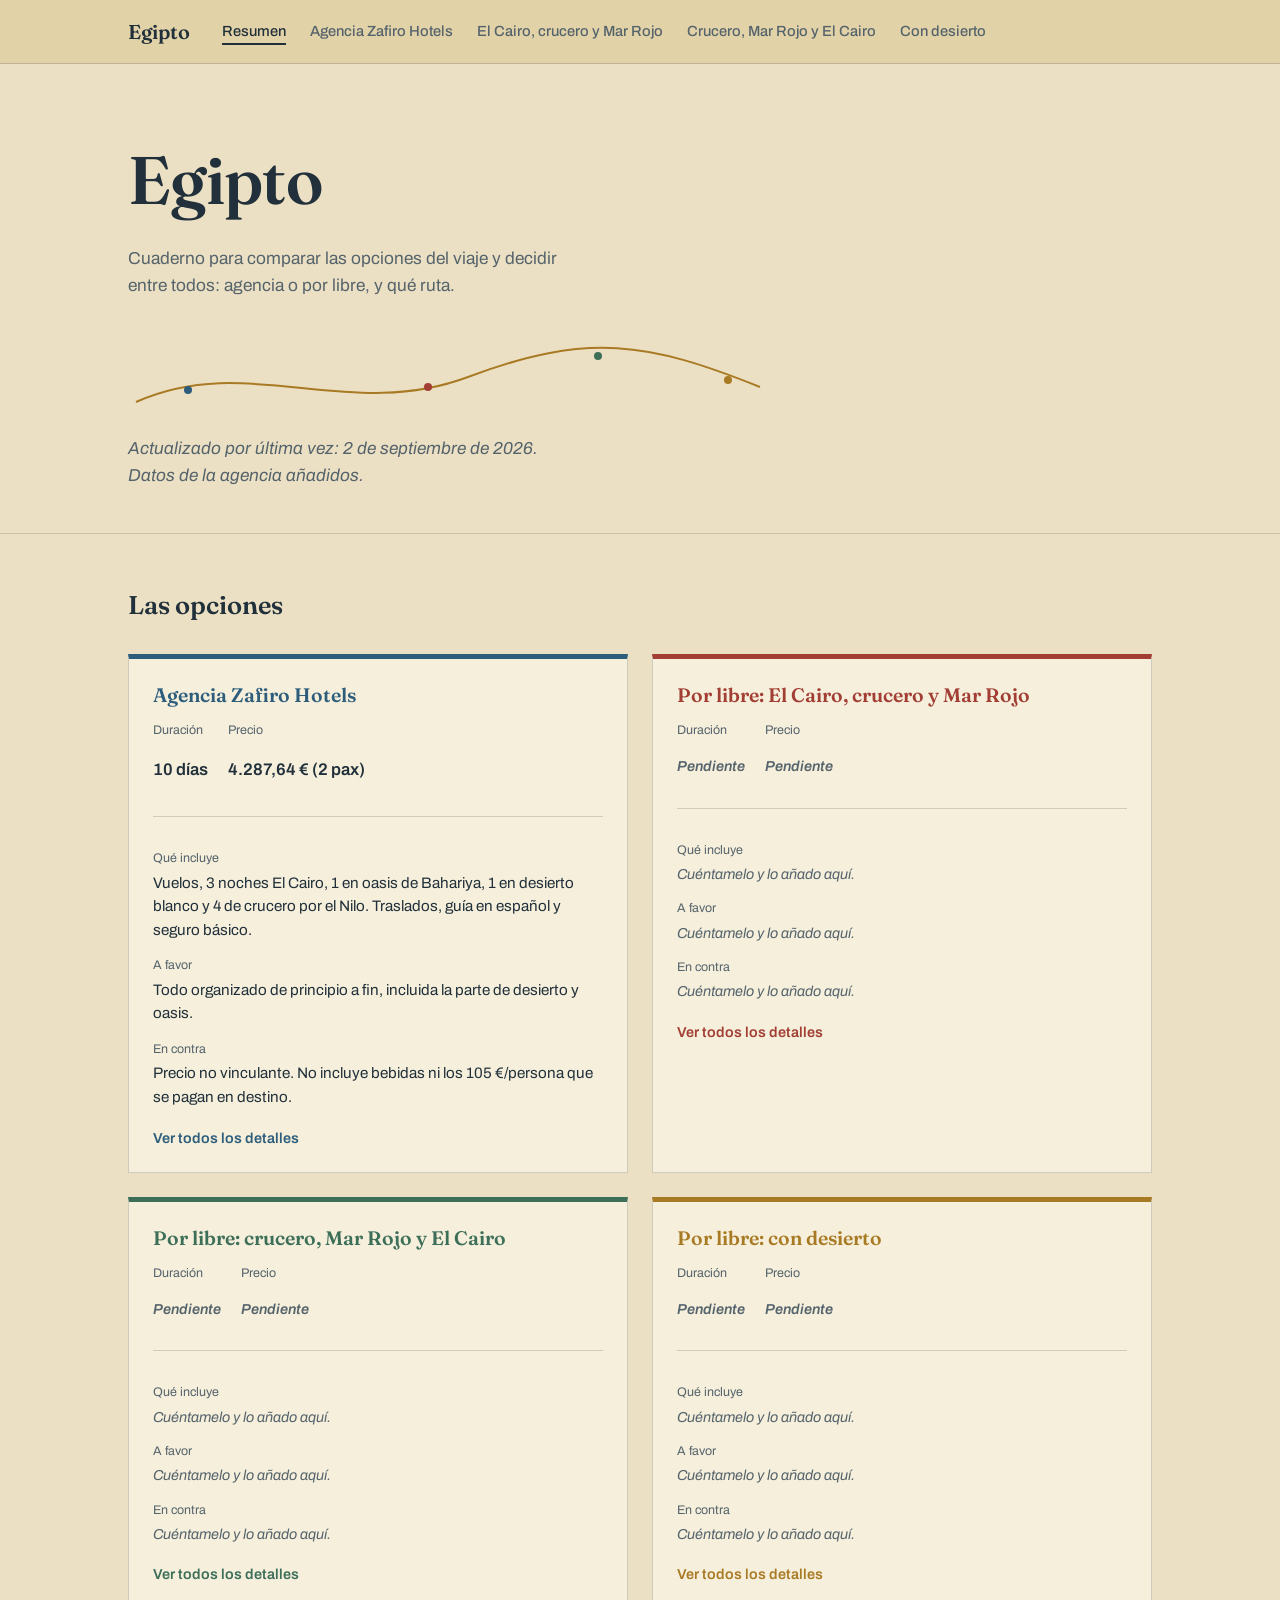
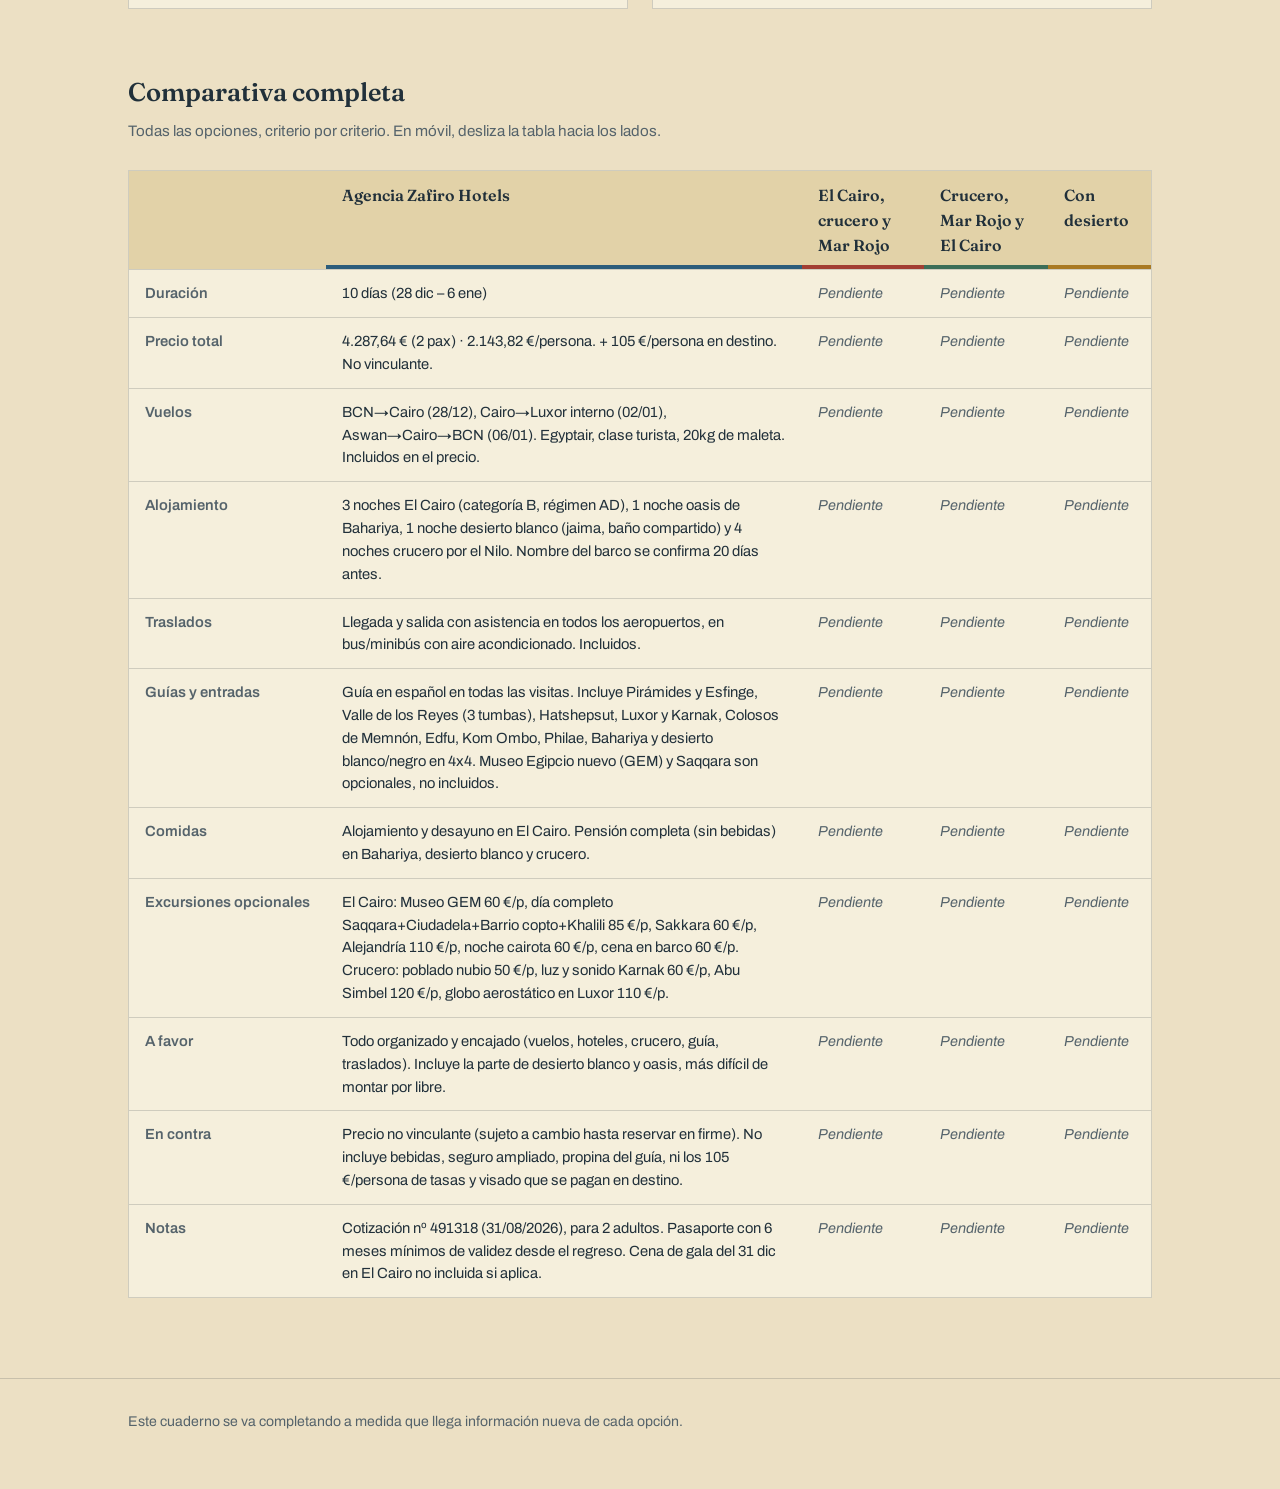
==== index.html @ 149995a7 "Add files via upload" ====
<!DOCTYPE html>
<html lang="es">
<head>
<meta charset="UTF-8">
<meta name="viewport" content="width=device-width, initial-scale=1.0">
<title>Egipto — cuaderno de decisión</title>
<link rel="preconnect" href="https://fonts.googleapis.com">
<link rel="preconnect" href="https://fonts.gstatic.com" crossorigin>
<link href="https://fonts.googleapis.com/css2?family=Fraunces:opsz,wght@9..144,300;9..144,500;9..144,600;9..144,700&family=Archivo:wght@400;500;600;700&display=swap" rel="stylesheet">
<link rel="stylesheet" href="styles.css">
</head>
<body>

  <nav class="topnav">
    <div class="wrap nav-inner">
      <a class="brand" href="index.html">Egipto</a>
      <ul>
        <li><a class="page-link active" href="index.html">Resumen</a></li>
        <li><a class="page-link" href="agencia-zafiro.html" style="--accent: var(--lapis)">Agencia Zafiro Hotels</a></li>
        <li><a class="page-link" href="libre-cairo-crucero-marrojo.html" style="--accent: var(--carnelian)">El Cairo, crucero y Mar Rojo</a></li>
        <li><a class="page-link" href="libre-crucero-marrojo-cairo.html" style="--accent: var(--malachite)">Crucero, Mar Rojo y El Cairo</a></li>
        <li><a class="page-link" href="libre-desierto.html" style="--accent: var(--ochre)">Con desierto</a></li>
      </ul>
    </div>
  </nav>

  <header class="hero">
    <div class="wrap">
      <h1>Egipto</h1>
      <p>Cuaderno para comparar las opciones del viaje y decidir entre todos: agencia o por libre, y qué ruta.</p>
      <svg class="nile" viewBox="0 0 640 90" fill="none" xmlns="http://www.w3.org/2000/svg" role="presentation">
        <path d="M8 70 C 120 20, 220 90, 340 45 S 520 10, 632 55" stroke="#a97a24" stroke-width="2"/>
        <circle cx="60" cy="58" r="4" fill="#2d5d7b"/>
        <circle cx="300" cy="55" r="4" fill="#a23e33"/>
        <circle cx="470" cy="24" r="4" fill="#3c6e58"/>
        <circle cx="600" cy="48" r="4" fill="#a97a24"/>
      </svg>
      <p class="updated">Actualizado por última vez: 2 de septiembre de 2026. Datos de la agencia añadidos.</p>
    </div>
  </header>

  <section class="options">
    <div class="wrap">
      <h2>Las opciones</h2>
      <div class="options-grid">

        <article class="card" data-accent="lapis">
          <h3>Agencia Zafiro Hotels</h3>
          <div class="meta-row">
            <div class="meta-item">
              <p class="label">Duración</p>
              <p class="value">10 días</p>
            </div>
            <div class="meta-item">
              <p class="label">Precio</p>
              <p class="value">4.287,64 € (2 pax)</p>
            </div>
          </div>
          <div class="field">
            <p class="label">Qué incluye</p>
            <p>Vuelos, 3 noches El Cairo, 1 en oasis de Bahariya, 1 en desierto blanco y 4 de crucero por el Nilo. Traslados, guía en español y seguro básico.</p>
          </div>
          <div class="field">
            <p class="label">A favor</p>
            <p>Todo organizado de principio a fin, incluida la parte de desierto y oasis.</p>
          </div>
          <div class="field">
            <p class="label">En contra</p>
            <p>Precio no vinculante. No incluye bebidas ni los 105 €/persona que se pagan en destino.</p>
          </div>
          <a class="detail-link" href="agencia-zafiro.html">Ver todos los detalles</a>
        </article>

        <article class="card" data-accent="carnelian">
          <h3>Por libre: El Cairo, crucero y Mar Rojo</h3>
          <div class="meta-row">
            <div class="meta-item">
              <p class="label">Duración</p>
              <p class="value empty">Pendiente</p>
            </div>
            <div class="meta-item">
              <p class="label">Precio</p>
              <p class="value empty">Pendiente</p>
            </div>
          </div>
          <div class="field">
            <p class="label">Qué incluye</p>
            <p class="empty">Cuéntamelo y lo añado aquí.</p>
          </div>
          <div class="field">
            <p class="label">A favor</p>
            <p class="empty">Cuéntamelo y lo añado aquí.</p>
          </div>
          <div class="field">
            <p class="label">En contra</p>
            <p class="empty">Cuéntamelo y lo añado aquí.</p>
          </div>
          <a class="detail-link" href="libre-cairo-crucero-marrojo.html">Ver todos los detalles</a>
        </article>

        <article class="card" data-accent="malachite">
          <h3>Por libre: crucero, Mar Rojo y El Cairo</h3>
          <div class="meta-row">
            <div class="meta-item">
              <p class="label">Duración</p>
              <p class="value empty">Pendiente</p>
            </div>
            <div class="meta-item">
              <p class="label">Precio</p>
              <p class="value empty">Pendiente</p>
            </div>
          </div>
          <div class="field">
            <p class="label">Qué incluye</p>
            <p class="empty">Cuéntamelo y lo añado aquí.</p>
          </div>
          <div class="field">
            <p class="label">A favor</p>
            <p class="empty">Cuéntamelo y lo añado aquí.</p>
          </div>
          <div class="field">
            <p class="label">En contra</p>
            <p class="empty">Cuéntamelo y lo añado aquí.</p>
          </div>
          <a class="detail-link" href="libre-crucero-marrojo-cairo.html">Ver todos los detalles</a>
        </article>

        <article class="card" data-accent="ochre">
          <h3>Por libre: con desierto</h3>
          <div class="meta-row">
            <div class="meta-item">
              <p class="label">Duración</p>
              <p class="value empty">Pendiente</p>
            </div>
            <div class="meta-item">
              <p class="label">Precio</p>
              <p class="value empty">Pendiente</p>
            </div>
          </div>
          <div class="field">
            <p class="label">Qué incluye</p>
            <p class="empty">Cuéntamelo y lo añado aquí.</p>
          </div>
          <div class="field">
            <p class="label">A favor</p>
            <p class="empty">Cuéntamelo y lo añado aquí.</p>
          </div>
          <div class="field">
            <p class="label">En contra</p>
            <p class="empty">Cuéntamelo y lo añado aquí.</p>
          </div>
          <a class="detail-link" href="libre-desierto.html">Ver todos los detalles</a>
        </article>

      </div>
    </div>
  </section>

  <section class="comparison">
    <div class="wrap">
      <h2>Comparativa completa</h2>
      <p class="sub">Todas las opciones, criterio por criterio. En móvil, desliza la tabla hacia los lados.</p>
      <div class="table-wrap">
        <table>
          <thead>
            <tr>
              <th scope="col"></th>
              <th scope="col" data-accent="lapis">Agencia Zafiro Hotels</th>
              <th scope="col" data-accent="carnelian">El Cairo, crucero y Mar Rojo</th>
              <th scope="col" data-accent="malachite">Crucero, Mar Rojo y El Cairo</th>
              <th scope="col" data-accent="ochre">Con desierto</th>
            </tr>
          </thead>
          <tbody>
            <tr>
              <th scope="row">Duración</th>
              <td>10 días (28 dic – 6 ene)</td>
              <td class="empty">Pendiente</td>
              <td class="empty">Pendiente</td>
              <td class="empty">Pendiente</td>
            </tr>
            <tr>
              <th scope="row">Precio total</th>
              <td>4.287,64 € (2 pax) · 2.143,82 €/persona. + 105 €/persona en destino. No vinculante.</td>
              <td class="empty">Pendiente</td>
              <td class="empty">Pendiente</td>
              <td class="empty">Pendiente</td>
            </tr>
            <tr>
              <th scope="row">Vuelos</th>
              <td>BCN→Cairo (28/12), Cairo→Luxor interno (02/01), Aswan→Cairo→BCN (06/01). Egyptair, clase turista, 20kg de maleta. Incluidos en el precio.</td>
              <td class="empty">Pendiente</td>
              <td class="empty">Pendiente</td>
              <td class="empty">Pendiente</td>
            </tr>
            <tr>
              <th scope="row">Alojamiento</th>
              <td>3 noches El Cairo (categoría B, régimen AD), 1 noche oasis de Bahariya, 1 noche desierto blanco (jaima, baño compartido) y 4 noches crucero por el Nilo. Nombre del barco se confirma 20 días antes.</td>
              <td class="empty">Pendiente</td>
              <td class="empty">Pendiente</td>
              <td class="empty">Pendiente</td>
            </tr>
            <tr>
              <th scope="row">Traslados</th>
              <td>Llegada y salida con asistencia en todos los aeropuertos, en bus/minibús con aire acondicionado. Incluidos.</td>
              <td class="empty">Pendiente</td>
              <td class="empty">Pendiente</td>
              <td class="empty">Pendiente</td>
            </tr>
            <tr>
              <th scope="row">Guías y entradas</th>
              <td>Guía en español en todas las visitas. Incluye Pirámides y Esfinge, Valle de los Reyes (3 tumbas), Hatshepsut, Luxor y Karnak, Colosos de Memnón, Edfu, Kom Ombo, Philae, Bahariya y desierto blanco/negro en 4x4. Museo Egipcio nuevo (GEM) y Saqqara son opcionales, no incluidos.</td>
              <td class="empty">Pendiente</td>
              <td class="empty">Pendiente</td>
              <td class="empty">Pendiente</td>
            </tr>
            <tr>
              <th scope="row">Comidas</th>
              <td>Alojamiento y desayuno en El Cairo. Pensión completa (sin bebidas) en Bahariya, desierto blanco y crucero.</td>
              <td class="empty">Pendiente</td>
              <td class="empty">Pendiente</td>
              <td class="empty">Pendiente</td>
            </tr>
            <tr>
              <th scope="row">Excursiones opcionales</th>
              <td>El Cairo: Museo GEM 60 €/p, día completo Saqqara+Ciudadela+Barrio copto+Khalili 85 €/p, Sakkara 60 €/p, Alejandría 110 €/p, noche cairota 60 €/p, cena en barco 60 €/p. Crucero: poblado nubio 50 €/p, luz y sonido Karnak 60 €/p, Abu Simbel 120 €/p, globo aerostático en Luxor 110 €/p.</td>
              <td class="empty">Pendiente</td>
              <td class="empty">Pendiente</td>
              <td class="empty">Pendiente</td>
            </tr>
            <tr>
              <th scope="row">A favor</th>
              <td>Todo organizado y encajado (vuelos, hoteles, crucero, guía, traslados). Incluye la parte de desierto blanco y oasis, más difícil de montar por libre.</td>
              <td class="empty">Pendiente</td>
              <td class="empty">Pendiente</td>
              <td class="empty">Pendiente</td>
            </tr>
            <tr>
              <th scope="row">En contra</th>
              <td>Precio no vinculante (sujeto a cambio hasta reservar en firme). No incluye bebidas, seguro ampliado, propina del guía, ni los 105 €/persona de tasas y visado que se pagan en destino.</td>
              <td class="empty">Pendiente</td>
              <td class="empty">Pendiente</td>
              <td class="empty">Pendiente</td>
            </tr>
            <tr>
              <th scope="row">Notas</th>
              <td>Cotización nº 491318 (31/08/2026), para 2 adultos. Pasaporte con 6 meses mínimos de validez desde el regreso. Cena de gala del 31 dic en El Cairo no incluida si aplica.</td>
              <td class="empty">Pendiente</td>
              <td class="empty">Pendiente</td>
              <td class="empty">Pendiente</td>
            </tr>
          </tbody>
        </table>
      </div>
    </div>
  </section>

  <footer>
    <div class="wrap">
      <p>Este cuaderno se va completando a medida que llega información nueva de cada opción.</p>
    </div>
  </footer>

</body>
</html>
---- styles.css ----
:root {
  --paper: #ece0c4;
  --paper-deep: #e2d2a8;
  --card: #f5efdc;
  --ink: #21303a;
  --ink-soft: #55636b;
  --line: rgba(33, 48, 58, 0.18);

  --lapis: #2d5d7b;
  --carnelian: #a23e33;
  --malachite: #3c6e58;
  --ochre: #a97a24;
}

* { box-sizing: border-box; }

@media (prefers-reduced-motion: reduce) {
  * { animation: none !important; transition: none !important; }
}

body {
  margin: 0;
  background: var(--paper);
  color: var(--ink);
  font-family: 'Archivo', sans-serif;
  line-height: 1.55;
}

h1, h2, h3 { font-family: 'Fraunces', serif; font-weight: 600; margin: 0; }

a { color: var(--lapis); }

:focus-visible {
  outline: 2px solid var(--ink);
  outline-offset: 3px;
}

.wrap {
  max-width: 1080px;
  margin: 0 auto;
  padding: 0 28px;
}

/* ---------- NAV ---------- */

.topnav {
  background: var(--paper-deep);
  border-bottom: 1px solid var(--line);
  position: sticky;
  top: 0;
  z-index: 10;
}

.nav-inner {
  display: flex;
  align-items: center;
  gap: 32px;
  flex-wrap: wrap;
  padding: 16px 28px;
}

.brand {
  font-family: 'Fraunces', serif;
  font-weight: 600;
  font-size: 1.25rem;
  color: var(--ink);
  text-decoration: none;
  white-space: nowrap;
}

.topnav ul {
  list-style: none;
  display: flex;
  gap: 24px;
  flex-wrap: wrap;
  margin: 0;
  padding: 0;
}

.topnav a.page-link {
  color: var(--ink-soft);
  text-decoration: none;
  font-size: 0.92rem;
  font-weight: 500;
  padding-bottom: 4px;
  border-bottom: 2px solid transparent;
}

.topnav a.page-link:hover { color: var(--ink); }

.topnav a.page-link.active {
  color: var(--ink);
  border-bottom-color: var(--accent, var(--ink));
}

/* ---------- HERO (home) ---------- */

.hero { padding: 64px 0 44px; border-bottom: 1px solid var(--line); }

.hero h1 { font-size: clamp(2.6rem, 6vw, 4.2rem); letter-spacing: -0.01em; }

.hero p {
  max-width: 46ch;
  color: var(--ink-soft);
  font-size: 1.08rem;
  margin: 14px 0 0;
}

.nile { width: 100%; max-width: 640px; height: auto; margin-top: 32px; display: block; }

.updated { margin-top: 24px; font-size: 0.85rem; color: var(--ink-soft); font-style: italic; }

/* ---------- CARDS (home) ---------- */

.options { padding: 52px 0 8px; }

.options h2 { font-size: 1.6rem; margin-bottom: 28px; }

.options-grid { display: grid; grid-template-columns: repeat(2, 1fr); gap: 24px; }

@media (max-width: 720px) { .options-grid { grid-template-columns: 1fr; } }

.card {
  background: var(--card);
  border: 1px solid var(--line);
  border-top: 5px solid var(--accent);
  padding: 24px 24px 22px;
  display: flex;
  flex-direction: column;
}

.card[data-accent="lapis"]      { --accent: var(--lapis); }
.card[data-accent="carnelian"]  { --accent: var(--carnelian); }
.card[data-accent="malachite"]  { --accent: var(--malachite); }
.card[data-accent="ochre"]      { --accent: var(--ochre); }

.card h3 { font-size: 1.22rem; line-height: 1.25; color: var(--accent); }

.card .meta-row {
  display: flex;
  gap: 20px;
  margin: 14px 0 18px;
  padding-bottom: 16px;
  border-bottom: 1px solid var(--line);
}

.card .meta-item .label { font-size: 0.78rem; color: var(--ink-soft); margin: 0 0 2px; }
.card .meta-item .value { font-size: 1.05rem; font-weight: 600; }

.field { margin-top: 14px; }
.field .label { font-size: 0.78rem; color: var(--ink-soft); margin: 0 0 3px; }
.field p { margin: 0; font-size: 0.95rem; }

.empty { color: var(--ink-soft); font-style: italic; font-size: 0.9rem !important; }

.card .detail-link {
  margin-top: 18px;
  font-size: 0.9rem;
  font-weight: 600;
  text-decoration: none;
  color: var(--accent);
  align-self: flex-start;
}
.card .detail-link:hover { text-decoration: underline; }

/* ---------- TABLE (home) ---------- */

.comparison { padding: 56px 0 80px; }
.comparison h2 { font-size: 1.6rem; margin-bottom: 8px; }
.comparison .sub { color: var(--ink-soft); font-size: 0.95rem; margin: 0 0 26px; }

.table-wrap { overflow-x: auto; border: 1px solid var(--line); background: var(--card); }

table { border-collapse: collapse; width: 100%; min-width: 760px; font-size: 0.92rem; }

th, td { padding: 12px 16px; text-align: left; vertical-align: top; border-bottom: 1px solid var(--line); }

thead th {
  font-family: 'Fraunces', serif;
  font-weight: 600;
  font-size: 1rem;
  color: var(--ink);
  background: var(--paper-deep);
  position: sticky;
  top: 0;
}

thead th[data-accent="lapis"]     { box-shadow: inset 0 -4px 0 var(--lapis); }
thead th[data-accent="carnelian"] { box-shadow: inset 0 -4px 0 var(--carnelian); }
thead th[data-accent="malachite"] { box-shadow: inset 0 -4px 0 var(--malachite); }
thead th[data-accent="ochre"]     { box-shadow: inset 0 -4px 0 var(--ochre); }

tbody th {
  font-family: 'Archivo', sans-serif;
  font-weight: 600;
  color: var(--ink-soft);
  background: var(--card);
  position: sticky;
  left: 0;
  white-space: nowrap;
}

tbody tr:last-child td, tbody tr:last-child th { border-bottom: none; }

/* ---------- DETAIL PAGES ---------- */

.detail-hero {
  padding: 48px 0 36px;
  border-bottom: 4px solid var(--accent);
}

.detail-hero .back {
  display: inline-block;
  font-size: 0.88rem;
  color: var(--ink-soft);
  text-decoration: none;
  margin-bottom: 18px;
}
.detail-hero .back:hover { color: var(--ink); }

.detail-hero h1 { font-size: clamp(2rem, 5vw, 3rem); color: var(--accent); }

.detail-hero .lede {
  max-width: 60ch;
  color: var(--ink-soft);
  font-size: 1.05rem;
  margin: 14px 0 0;
}

.detail-meta {
  display: flex;
  flex-wrap: wrap;
  gap: 32px;
  margin-top: 26px;
}

.detail-meta .label { font-size: 0.78rem; color: var(--ink-soft); margin: 0 0 3px; }
.detail-meta .value { font-size: 1.15rem; font-weight: 600; }

.detail-section { padding: 44px 0; border-bottom: 1px solid var(--line); }
.detail-section:last-of-type { border-bottom: none; }
.detail-section h2 { font-size: 1.4rem; margin-bottom: 20px; }

.day-list { list-style: none; margin: 0; padding: 0; }

.day-list li {
  display: grid;
  grid-template-columns: 120px 1fr;
  gap: 20px;
  padding: 16px 0;
  border-top: 1px solid var(--line);
}
.day-list li:first-child { border-top: none; }

.day-list .day-date {
  font-weight: 600;
  color: var(--accent);
  font-size: 0.9rem;
}

.day-list .day-title { font-weight: 600; margin: 0 0 4px; }
.day-list .day-body { margin: 0; color: var(--ink-soft); font-size: 0.94rem; }

@media (max-width: 620px) {
  .day-list li { grid-template-columns: 1fr; gap: 4px; }
}

.two-col {
  display: grid;
  grid-template-columns: 1fr 1fr;
  gap: 28px;
}
@media (max-width: 620px) { .two-col { grid-template-columns: 1fr; } }

.two-col h3 { font-size: 1rem; margin-bottom: 10px; }
.two-col ul { margin: 0; padding-left: 20px; }
.two-col li { margin-bottom: 6px; font-size: 0.94rem; }

.optionals-grid {
  display: grid;
  grid-template-columns: repeat(2, 1fr);
  gap: 18px;
}
@media (max-width: 720px) { .optionals-grid { grid-template-columns: 1fr; } }

.optional-card {
  background: var(--card);
  border: 1px solid var(--line);
  padding: 16px 18px;
}
.optional-card .opt-head {
  display: flex;
  justify-content: space-between;
  align-items: baseline;
  gap: 12px;
  margin-bottom: 6px;
}
.optional-card h3 { font-size: 1rem; }
.optional-card .price { font-weight: 600; color: var(--accent); white-space: nowrap; }
.optional-card p { margin: 0; font-size: 0.9rem; color: var(--ink-soft); }

.price-table { width: 100%; border-collapse: collapse; font-size: 0.95rem; }
.price-table td { padding: 8px 0; border-bottom: 1px solid var(--line); }
.price-table td:last-child { text-align: right; font-weight: 600; }
.price-table tr.total td { font-weight: 700; font-size: 1.1rem; border-bottom: none; padding-top: 14px; }

.notes-list { margin: 0; padding-left: 20px; }
.notes-list li { margin-bottom: 8px; font-size: 0.94rem; color: var(--ink-soft); }

/* ---------- FOOTER ---------- */

footer { padding: 32px 0 56px; border-top: 1px solid var(--line); }
footer p { color: var(--ink-soft); font-size: 0.88rem; margin: 0; }
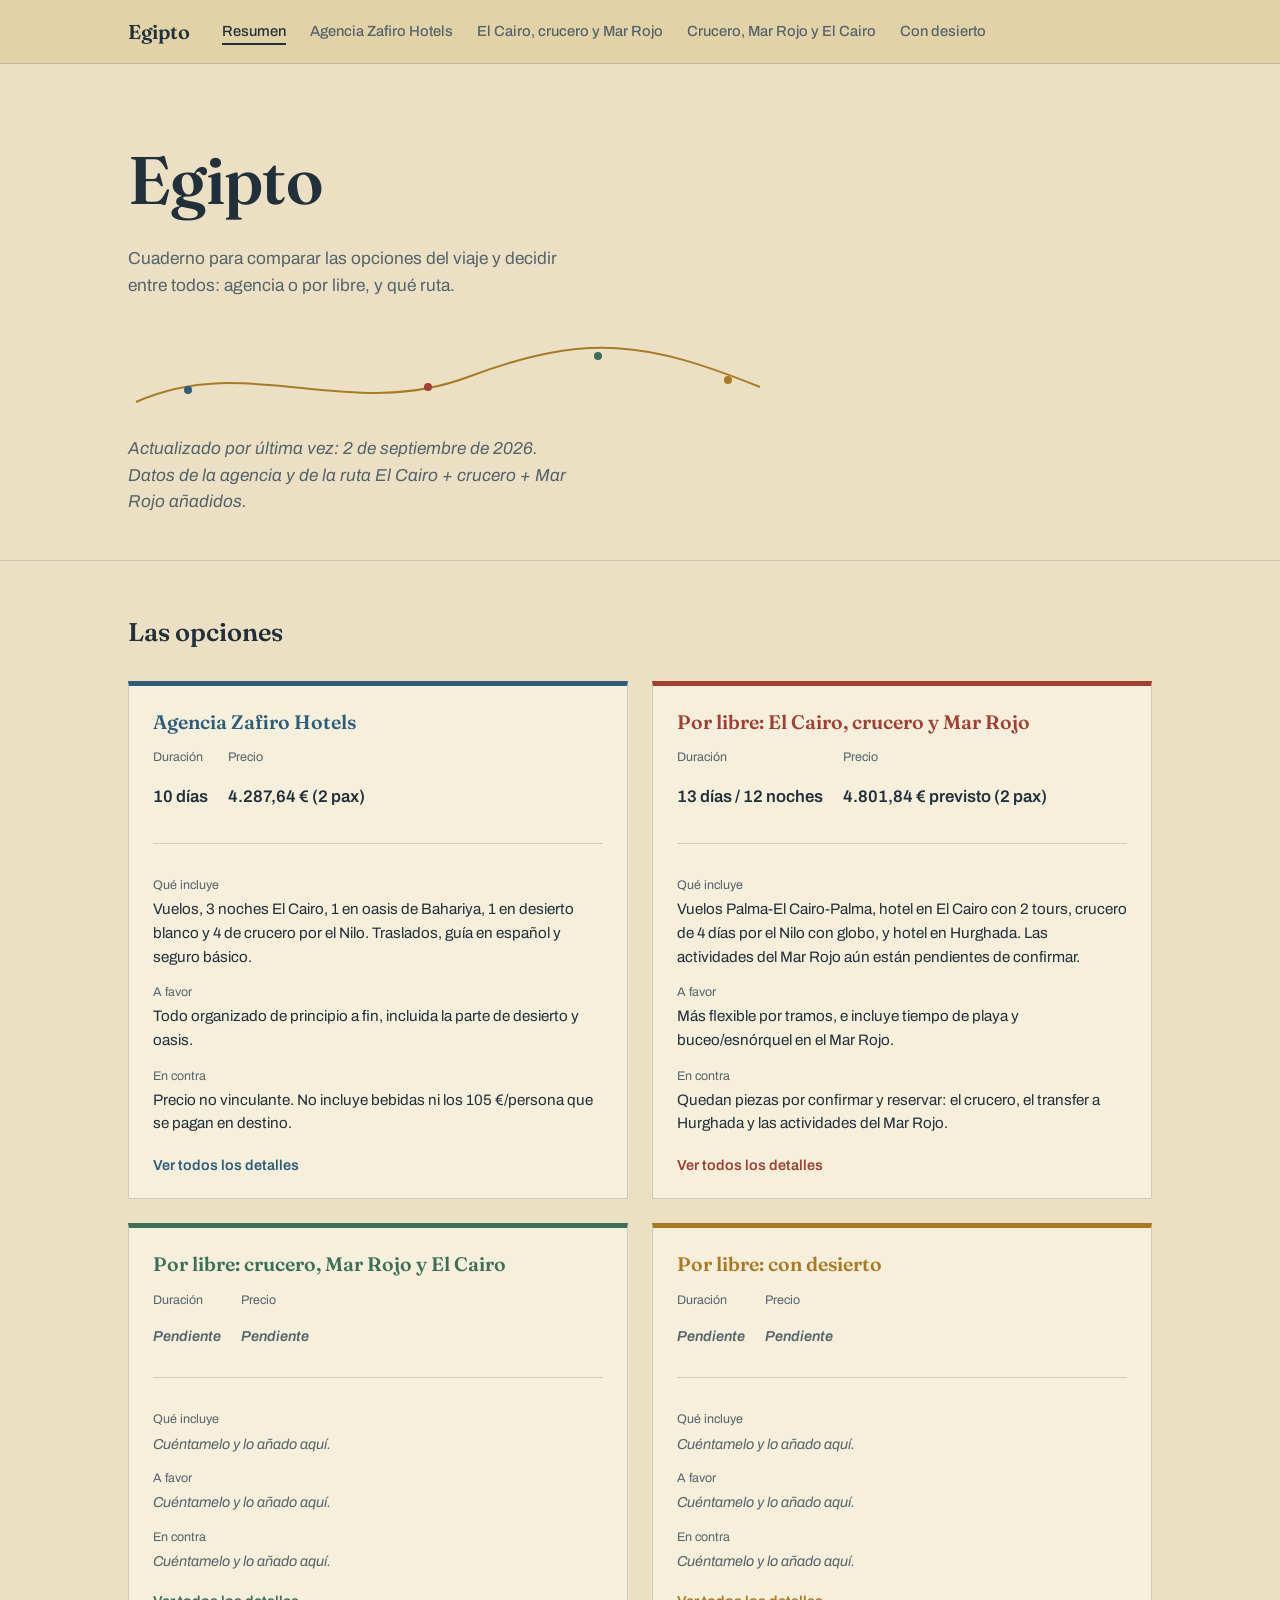
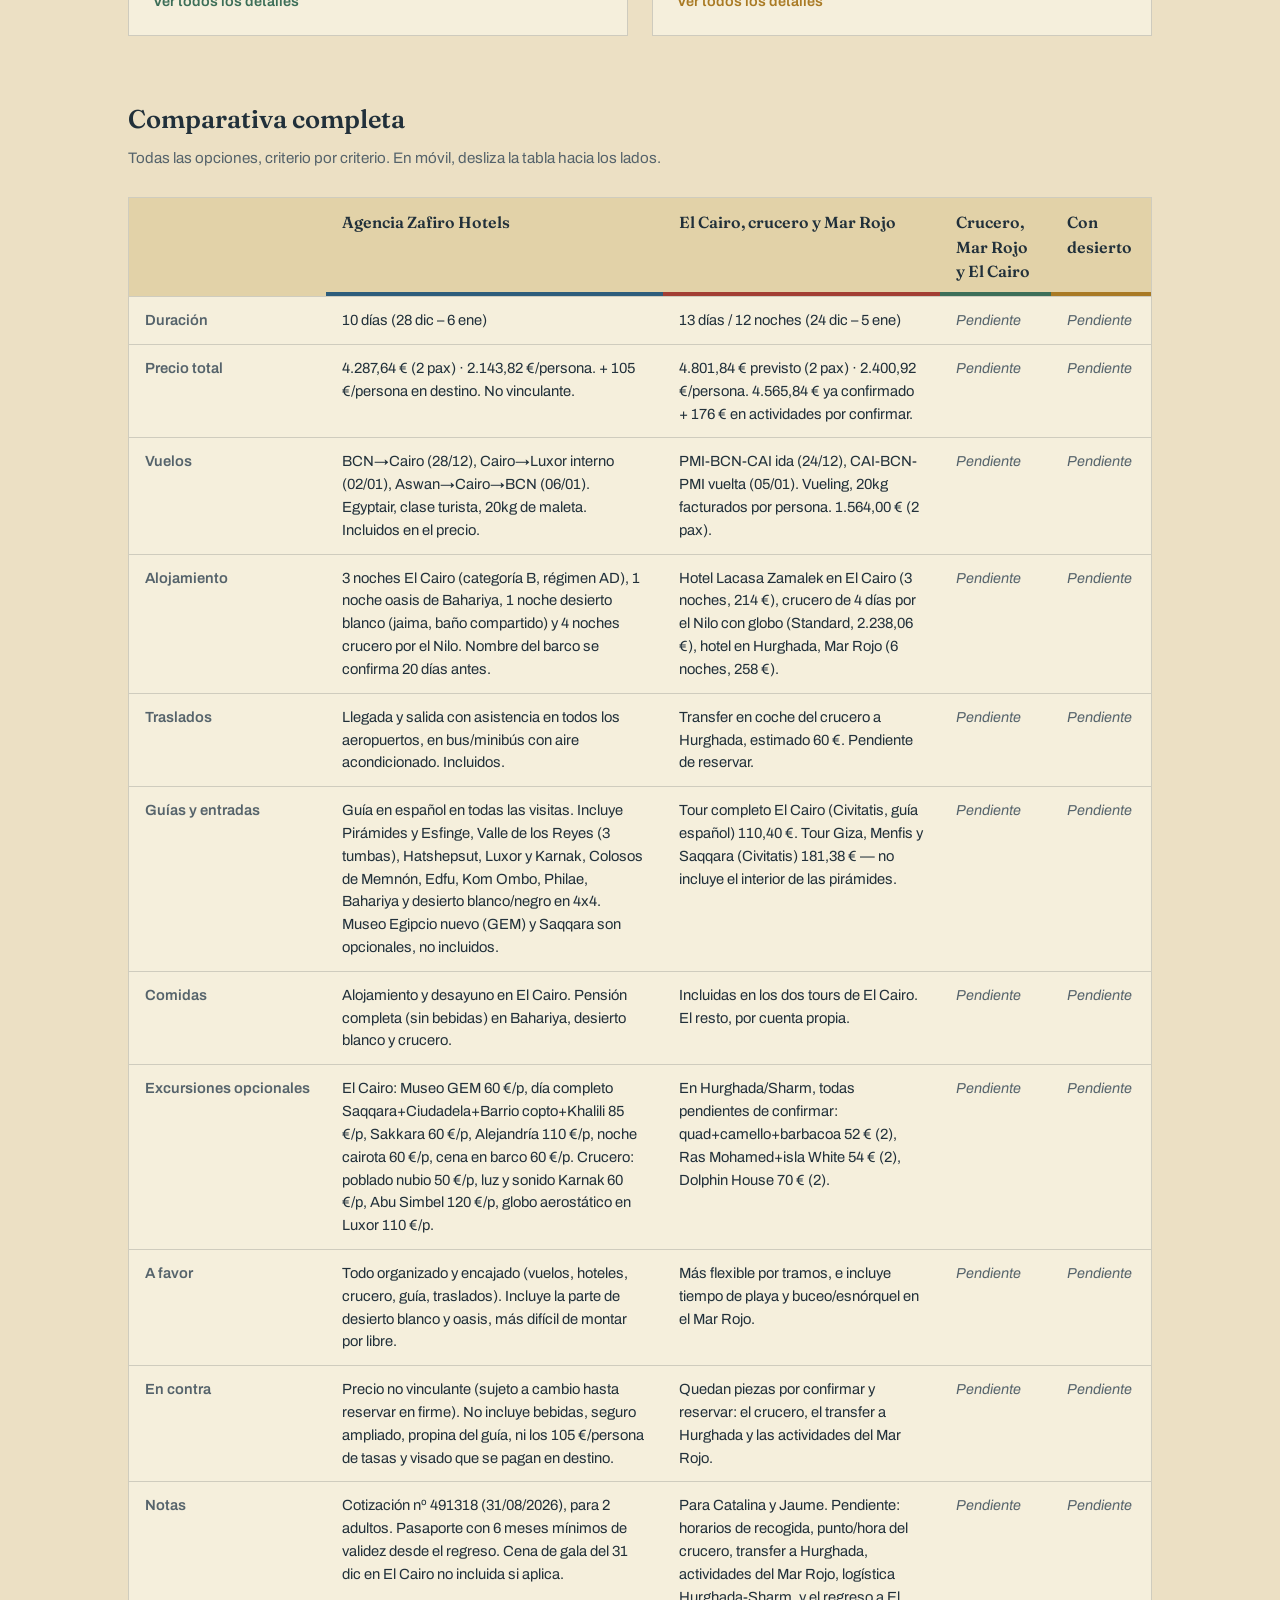
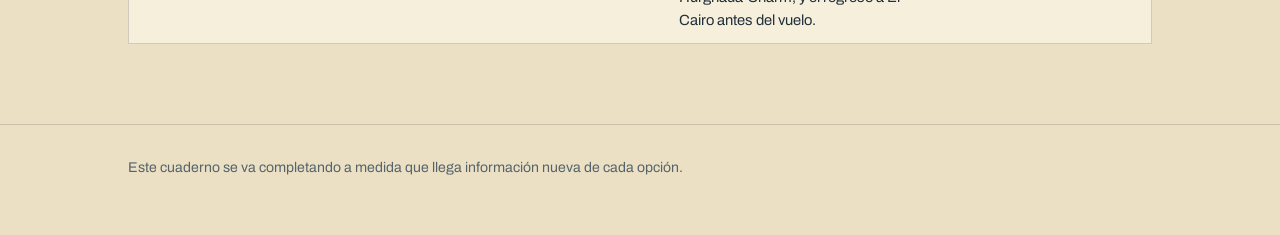
==== commit d8503019: "Add files via upload" ====
--- a/index.html
+++ b/index.html
@@ -35,7 +35,7 @@
         <circle cx="470" cy="24" r="4" fill="#3c6e58"/>
         <circle cx="600" cy="48" r="4" fill="#a97a24"/>
       </svg>
-      <p class="updated">Actualizado por última vez: 2 de septiembre de 2026. Datos de la agencia añadidos.</p>
+      <p class="updated">Actualizado por última vez: 2 de septiembre de 2026. Datos de la agencia y de la ruta El Cairo + crucero + Mar Rojo añadidos.</p>
     </div>
   </header>
 
@@ -76,24 +76,24 @@
           <div class="meta-row">
             <div class="meta-item">
               <p class="label">Duración</p>
-              <p class="value empty">Pendiente</p>
-            </div>
-            <div class="meta-item">
-              <p class="label">Precio</p>
-              <p class="value empty">Pendiente</p>
-            </div>
-          </div>
-          <div class="field">
-            <p class="label">Qué incluye</p>
-            <p class="empty">Cuéntamelo y lo añado aquí.</p>
-          </div>
-          <div class="field">
-            <p class="label">A favor</p>
-            <p class="empty">Cuéntamelo y lo añado aquí.</p>
-          </div>
-          <div class="field">
-            <p class="label">En contra</p>
-            <p class="empty">Cuéntamelo y lo añado aquí.</p>
+              <p class="value">13 días / 12 noches</p>
+            </div>
+            <div class="meta-item">
+              <p class="label">Precio</p>
+              <p class="value">4.801,84 € previsto (2 pax)</p>
+            </div>
+          </div>
+          <div class="field">
+            <p class="label">Qué incluye</p>
+            <p>Vuelos Palma-El Cairo-Palma, hotel en El Cairo con 2 tours, crucero de 4 días por el Nilo con globo, y hotel en Hurghada. Las actividades del Mar Rojo aún están pendientes de confirmar.</p>
+          </div>
+          <div class="field">
+            <p class="label">A favor</p>
+            <p>Más flexible por tramos, e incluye tiempo de playa y buceo/esnórquel en el Mar Rojo.</p>
+          </div>
+          <div class="field">
+            <p class="label">En contra</p>
+            <p>Quedan piezas por confirmar y reservar: el crucero, el transfer a Hurghada y las actividades del Mar Rojo.</p>
           </div>
           <a class="detail-link" href="libre-cairo-crucero-marrojo.html">Ver todos los detalles</a>
         </article>
@@ -175,77 +175,77 @@
             <tr>
               <th scope="row">Duración</th>
               <td>10 días (28 dic – 6 ene)</td>
-              <td class="empty">Pendiente</td>
+              <td>13 días / 12 noches (24 dic – 5 ene)</td>
               <td class="empty">Pendiente</td>
               <td class="empty">Pendiente</td>
             </tr>
             <tr>
               <th scope="row">Precio total</th>
               <td>4.287,64 € (2 pax) · 2.143,82 €/persona. + 105 €/persona en destino. No vinculante.</td>
-              <td class="empty">Pendiente</td>
+              <td>4.801,84 € previsto (2 pax) · 2.400,92 €/persona. 4.565,84 € ya confirmado + 176 € en actividades por confirmar.</td>
               <td class="empty">Pendiente</td>
               <td class="empty">Pendiente</td>
             </tr>
             <tr>
               <th scope="row">Vuelos</th>
               <td>BCN→Cairo (28/12), Cairo→Luxor interno (02/01), Aswan→Cairo→BCN (06/01). Egyptair, clase turista, 20kg de maleta. Incluidos en el precio.</td>
-              <td class="empty">Pendiente</td>
+              <td>PMI-BCN-CAI ida (24/12), CAI-BCN-PMI vuelta (05/01). Vueling, 20kg facturados por persona. 1.564,00 € (2 pax).</td>
               <td class="empty">Pendiente</td>
               <td class="empty">Pendiente</td>
             </tr>
             <tr>
               <th scope="row">Alojamiento</th>
               <td>3 noches El Cairo (categoría B, régimen AD), 1 noche oasis de Bahariya, 1 noche desierto blanco (jaima, baño compartido) y 4 noches crucero por el Nilo. Nombre del barco se confirma 20 días antes.</td>
-              <td class="empty">Pendiente</td>
+              <td>Hotel Lacasa Zamalek en El Cairo (3 noches, 214 €), crucero de 4 días por el Nilo con globo (Standard, 2.238,06 €), hotel en Hurghada, Mar Rojo (6 noches, 258 €).</td>
               <td class="empty">Pendiente</td>
               <td class="empty">Pendiente</td>
             </tr>
             <tr>
               <th scope="row">Traslados</th>
               <td>Llegada y salida con asistencia en todos los aeropuertos, en bus/minibús con aire acondicionado. Incluidos.</td>
-              <td class="empty">Pendiente</td>
+              <td>Transfer en coche del crucero a Hurghada, estimado 60 €. Pendiente de reservar.</td>
               <td class="empty">Pendiente</td>
               <td class="empty">Pendiente</td>
             </tr>
             <tr>
               <th scope="row">Guías y entradas</th>
               <td>Guía en español en todas las visitas. Incluye Pirámides y Esfinge, Valle de los Reyes (3 tumbas), Hatshepsut, Luxor y Karnak, Colosos de Memnón, Edfu, Kom Ombo, Philae, Bahariya y desierto blanco/negro en 4x4. Museo Egipcio nuevo (GEM) y Saqqara son opcionales, no incluidos.</td>
-              <td class="empty">Pendiente</td>
+              <td>Tour completo El Cairo (Civitatis, guía español) 110,40 €. Tour Giza, Menfis y Saqqara (Civitatis) 181,38 € — no incluye el interior de las pirámides.</td>
               <td class="empty">Pendiente</td>
               <td class="empty">Pendiente</td>
             </tr>
             <tr>
               <th scope="row">Comidas</th>
               <td>Alojamiento y desayuno en El Cairo. Pensión completa (sin bebidas) en Bahariya, desierto blanco y crucero.</td>
-              <td class="empty">Pendiente</td>
+              <td>Incluidas en los dos tours de El Cairo. El resto, por cuenta propia.</td>
               <td class="empty">Pendiente</td>
               <td class="empty">Pendiente</td>
             </tr>
             <tr>
               <th scope="row">Excursiones opcionales</th>
               <td>El Cairo: Museo GEM 60 €/p, día completo Saqqara+Ciudadela+Barrio copto+Khalili 85 €/p, Sakkara 60 €/p, Alejandría 110 €/p, noche cairota 60 €/p, cena en barco 60 €/p. Crucero: poblado nubio 50 €/p, luz y sonido Karnak 60 €/p, Abu Simbel 120 €/p, globo aerostático en Luxor 110 €/p.</td>
-              <td class="empty">Pendiente</td>
+              <td>En Hurghada/Sharm, todas pendientes de confirmar: quad+camello+barbacoa 52 € (2), Ras Mohamed+isla White 54 € (2), Dolphin House 70 € (2).</td>
               <td class="empty">Pendiente</td>
               <td class="empty">Pendiente</td>
             </tr>
             <tr>
               <th scope="row">A favor</th>
               <td>Todo organizado y encajado (vuelos, hoteles, crucero, guía, traslados). Incluye la parte de desierto blanco y oasis, más difícil de montar por libre.</td>
-              <td class="empty">Pendiente</td>
+              <td>Más flexible por tramos, e incluye tiempo de playa y buceo/esnórquel en el Mar Rojo.</td>
               <td class="empty">Pendiente</td>
               <td class="empty">Pendiente</td>
             </tr>
             <tr>
               <th scope="row">En contra</th>
               <td>Precio no vinculante (sujeto a cambio hasta reservar en firme). No incluye bebidas, seguro ampliado, propina del guía, ni los 105 €/persona de tasas y visado que se pagan en destino.</td>
-              <td class="empty">Pendiente</td>
+              <td>Quedan piezas por confirmar y reservar: el crucero, el transfer a Hurghada y las actividades del Mar Rojo.</td>
               <td class="empty">Pendiente</td>
               <td class="empty">Pendiente</td>
             </tr>
             <tr>
               <th scope="row">Notas</th>
               <td>Cotización nº 491318 (31/08/2026), para 2 adultos. Pasaporte con 6 meses mínimos de validez desde el regreso. Cena de gala del 31 dic en El Cairo no incluida si aplica.</td>
-              <td class="empty">Pendiente</td>
+              <td>Para Catalina y Jaume. Pendiente: horarios de recogida, punto/hora del crucero, transfer a Hurghada, actividades del Mar Rojo, logística Hurghada-Sharm, y el regreso a El Cairo antes del vuelo.</td>
               <td class="empty">Pendiente</td>
               <td class="empty">Pendiente</td>
             </tr>
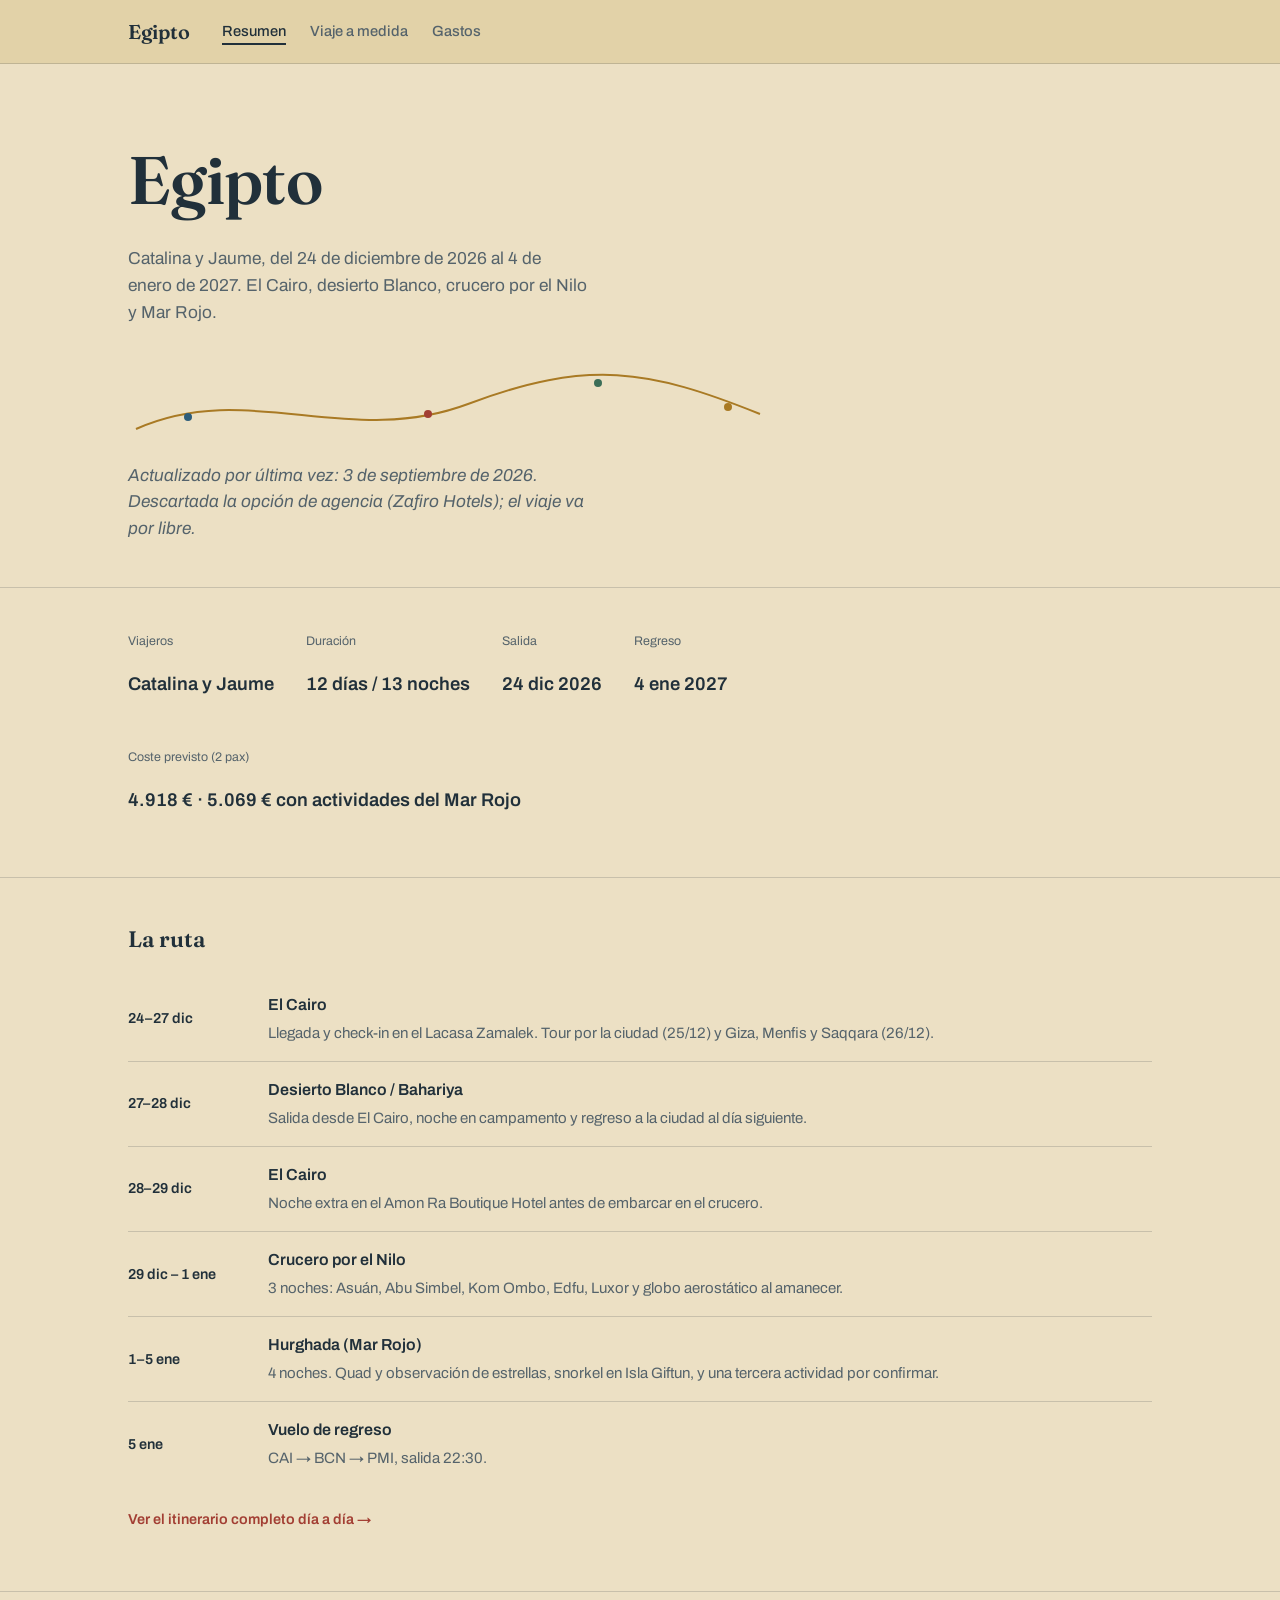
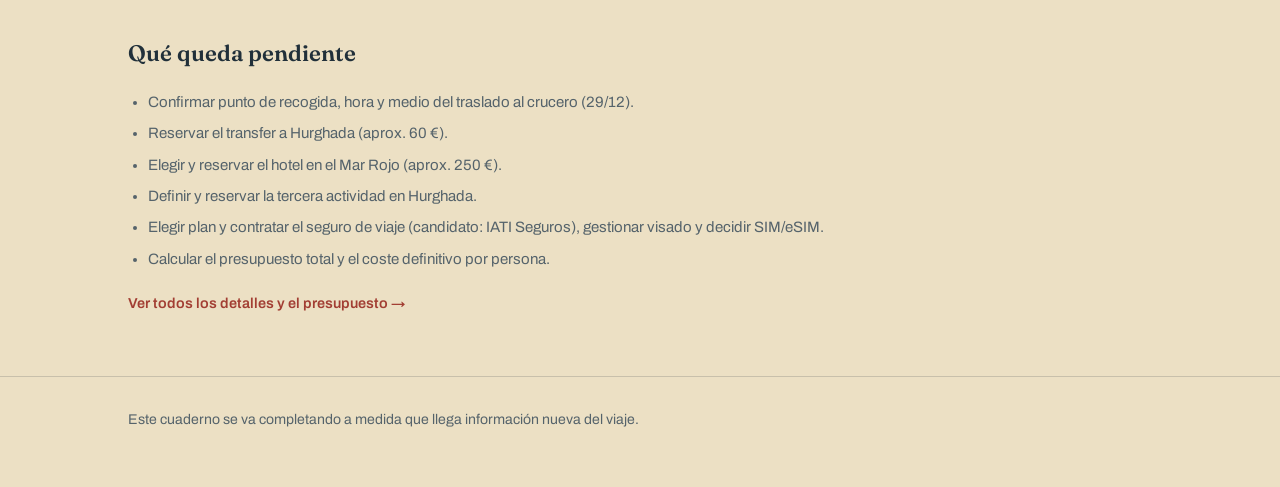
==== commit d725f5ef: "changes" ====
--- a/index.html
+++ b/index.html
@@ -3,7 +3,7 @@
 <head>
 <meta charset="UTF-8">
 <meta name="viewport" content="width=device-width, initial-scale=1.0">
-<title>Egipto — cuaderno de decisión</title>
+<title>Egipto — resumen del viaje</title>
 <link rel="preconnect" href="https://fonts.googleapis.com">
 <link rel="preconnect" href="https://fonts.gstatic.com" crossorigin>
 <link href="https://fonts.googleapis.com/css2?family=Fraunces:opsz,wght@9..144,300;9..144,500;9..144,600;9..144,700&family=Archivo:wght@400;500;600;700&display=swap" rel="stylesheet">
@@ -16,10 +16,8 @@
       <a class="brand" href="index.html">Egipto</a>
       <ul>
         <li><a class="page-link active" href="index.html">Resumen</a></li>
-        <li><a class="page-link" href="agencia-zafiro.html" style="--accent: var(--lapis)">Agencia Zafiro Hotels</a></li>
-        <li><a class="page-link" href="libre-cairo-crucero-marrojo.html" style="--accent: var(--carnelian)">El Cairo, crucero y Mar Rojo</a></li>
-        <li><a class="page-link" href="libre-crucero-marrojo-cairo.html" style="--accent: var(--malachite)">Crucero, Mar Rojo y El Cairo</a></li>
-        <li><a class="page-link" href="libre-desierto.html" style="--accent: var(--ochre)">Con desierto</a></li>
+        <li><a class="page-link" href="viaje-a-medida.html" style="--accent: var(--carnelian)">Viaje a medida</a></li>
+        <li><a class="page-link" href="gastos.html" style="--accent: var(--malachite)">Gastos</a></li>
       </ul>
     </div>
   </nav>
@@ -27,7 +25,7 @@
   <header class="hero">
     <div class="wrap">
       <h1>Egipto</h1>
-      <p>Cuaderno para comparar las opciones del viaje y decidir entre todos: agencia o por libre, y qué ruta.</p>
+      <p>Catalina y Jaume, del 24 de diciembre de 2026 al 4 de enero de 2027. El Cairo, desierto Blanco, crucero por el Nilo y Mar Rojo.</p>
       <svg class="nile" viewBox="0 0 640 90" fill="none" xmlns="http://www.w3.org/2000/svg" role="presentation">
         <path d="M8 70 C 120 20, 220 90, 340 45 S 520 10, 632 55" stroke="#a97a24" stroke-width="2"/>
         <circle cx="60" cy="58" r="4" fill="#2d5d7b"/>
@@ -35,229 +33,88 @@
         <circle cx="470" cy="24" r="4" fill="#3c6e58"/>
         <circle cx="600" cy="48" r="4" fill="#a97a24"/>
       </svg>
-      <p class="updated">Actualizado por última vez: 2 de septiembre de 2026. Datos de la agencia y de la ruta El Cairo + crucero + Mar Rojo añadidos.</p>
+      <p class="updated">Actualizado por última vez: 3 de septiembre de 2026. Descartada la opción de agencia (Zafiro Hotels); el viaje va por libre.</p>
     </div>
   </header>
 
-  <section class="options">
+  <section class="detail-section" style="border-bottom: 1px solid var(--line);">
     <div class="wrap">
-      <h2>Las opciones</h2>
-      <div class="options-grid">
-
-        <article class="card" data-accent="lapis">
-          <h3>Agencia Zafiro Hotels</h3>
-          <div class="meta-row">
-            <div class="meta-item">
-              <p class="label">Duración</p>
-              <p class="value">10 días</p>
-            </div>
-            <div class="meta-item">
-              <p class="label">Precio</p>
-              <p class="value">4.287,64 € (2 pax)</p>
-            </div>
-          </div>
-          <div class="field">
-            <p class="label">Qué incluye</p>
-            <p>Vuelos, 3 noches El Cairo, 1 en oasis de Bahariya, 1 en desierto blanco y 4 de crucero por el Nilo. Traslados, guía en español y seguro básico.</p>
-          </div>
-          <div class="field">
-            <p class="label">A favor</p>
-            <p>Todo organizado de principio a fin, incluida la parte de desierto y oasis.</p>
-          </div>
-          <div class="field">
-            <p class="label">En contra</p>
-            <p>Precio no vinculante. No incluye bebidas ni los 105 €/persona que se pagan en destino.</p>
-          </div>
-          <a class="detail-link" href="agencia-zafiro.html">Ver todos los detalles</a>
-        </article>
-
-        <article class="card" data-accent="carnelian">
-          <h3>Por libre: El Cairo, crucero y Mar Rojo</h3>
-          <div class="meta-row">
-            <div class="meta-item">
-              <p class="label">Duración</p>
-              <p class="value">13 días / 12 noches</p>
-            </div>
-            <div class="meta-item">
-              <p class="label">Precio</p>
-              <p class="value">4.801,84 € previsto (2 pax)</p>
-            </div>
-          </div>
-          <div class="field">
-            <p class="label">Qué incluye</p>
-            <p>Vuelos Palma-El Cairo-Palma, hotel en El Cairo con 2 tours, crucero de 4 días por el Nilo con globo, y hotel en Hurghada. Las actividades del Mar Rojo aún están pendientes de confirmar.</p>
-          </div>
-          <div class="field">
-            <p class="label">A favor</p>
-            <p>Más flexible por tramos, e incluye tiempo de playa y buceo/esnórquel en el Mar Rojo.</p>
-          </div>
-          <div class="field">
-            <p class="label">En contra</p>
-            <p>Quedan piezas por confirmar y reservar: el crucero, el transfer a Hurghada y las actividades del Mar Rojo.</p>
-          </div>
-          <a class="detail-link" href="libre-cairo-crucero-marrojo.html">Ver todos los detalles</a>
-        </article>
-
-        <article class="card" data-accent="malachite">
-          <h3>Por libre: crucero, Mar Rojo y El Cairo</h3>
-          <div class="meta-row">
-            <div class="meta-item">
-              <p class="label">Duración</p>
-              <p class="value empty">Pendiente</p>
-            </div>
-            <div class="meta-item">
-              <p class="label">Precio</p>
-              <p class="value empty">Pendiente</p>
-            </div>
-          </div>
-          <div class="field">
-            <p class="label">Qué incluye</p>
-            <p class="empty">Cuéntamelo y lo añado aquí.</p>
-          </div>
-          <div class="field">
-            <p class="label">A favor</p>
-            <p class="empty">Cuéntamelo y lo añado aquí.</p>
-          </div>
-          <div class="field">
-            <p class="label">En contra</p>
-            <p class="empty">Cuéntamelo y lo añado aquí.</p>
-          </div>
-          <a class="detail-link" href="libre-crucero-marrojo-cairo.html">Ver todos los detalles</a>
-        </article>
-
-        <article class="card" data-accent="ochre">
-          <h3>Por libre: con desierto</h3>
-          <div class="meta-row">
-            <div class="meta-item">
-              <p class="label">Duración</p>
-              <p class="value empty">Pendiente</p>
-            </div>
-            <div class="meta-item">
-              <p class="label">Precio</p>
-              <p class="value empty">Pendiente</p>
-            </div>
-          </div>
-          <div class="field">
-            <p class="label">Qué incluye</p>
-            <p class="empty">Cuéntamelo y lo añado aquí.</p>
-          </div>
-          <div class="field">
-            <p class="label">A favor</p>
-            <p class="empty">Cuéntamelo y lo añado aquí.</p>
-          </div>
-          <div class="field">
-            <p class="label">En contra</p>
-            <p class="empty">Cuéntamelo y lo añado aquí.</p>
-          </div>
-          <a class="detail-link" href="libre-desierto.html">Ver todos los detalles</a>
-        </article>
-
+      <div class="detail-meta" style="margin-top: 0;">
+        <div>
+          <p class="label">Viajeros</p>
+          <p class="value">Catalina y Jaume</p>
+        </div>
+        <div>
+          <p class="label">Duración</p>
+          <p class="value">12 días / 13 noches</p>
+        </div>
+        <div>
+          <p class="label">Salida</p>
+          <p class="value">24 dic 2026</p>
+        </div>
+        <div>
+          <p class="label">Regreso</p>
+          <p class="value">4 ene 2027</p>
+        </div>
+        <div>
+          <p class="label">Coste previsto (2 pax)</p>
+          <p class="value">4.918 € · 5.069 € con actividades del Mar Rojo</p>
+        </div>
       </div>
     </div>
   </section>
 
-  <section class="comparison">
+  <section class="detail-section">
     <div class="wrap">
-      <h2>Comparativa completa</h2>
-      <p class="sub">Todas las opciones, criterio por criterio. En móvil, desliza la tabla hacia los lados.</p>
-      <div class="table-wrap">
-        <table>
-          <thead>
-            <tr>
-              <th scope="col"></th>
-              <th scope="col" data-accent="lapis">Agencia Zafiro Hotels</th>
-              <th scope="col" data-accent="carnelian">El Cairo, crucero y Mar Rojo</th>
-              <th scope="col" data-accent="malachite">Crucero, Mar Rojo y El Cairo</th>
-              <th scope="col" data-accent="ochre">Con desierto</th>
-            </tr>
-          </thead>
-          <tbody>
-            <tr>
-              <th scope="row">Duración</th>
-              <td>10 días (28 dic – 6 ene)</td>
-              <td>13 días / 12 noches (24 dic – 5 ene)</td>
-              <td class="empty">Pendiente</td>
-              <td class="empty">Pendiente</td>
-            </tr>
-            <tr>
-              <th scope="row">Precio total</th>
-              <td>4.287,64 € (2 pax) · 2.143,82 €/persona. + 105 €/persona en destino. No vinculante.</td>
-              <td>4.801,84 € previsto (2 pax) · 2.400,92 €/persona. 4.565,84 € ya confirmado + 176 € en actividades por confirmar.</td>
-              <td class="empty">Pendiente</td>
-              <td class="empty">Pendiente</td>
-            </tr>
-            <tr>
-              <th scope="row">Vuelos</th>
-              <td>BCN→Cairo (28/12), Cairo→Luxor interno (02/01), Aswan→Cairo→BCN (06/01). Egyptair, clase turista, 20kg de maleta. Incluidos en el precio.</td>
-              <td>PMI-BCN-CAI ida (24/12), CAI-BCN-PMI vuelta (05/01). Vueling, 20kg facturados por persona. 1.564,00 € (2 pax).</td>
-              <td class="empty">Pendiente</td>
-              <td class="empty">Pendiente</td>
-            </tr>
-            <tr>
-              <th scope="row">Alojamiento</th>
-              <td>3 noches El Cairo (categoría B, régimen AD), 1 noche oasis de Bahariya, 1 noche desierto blanco (jaima, baño compartido) y 4 noches crucero por el Nilo. Nombre del barco se confirma 20 días antes.</td>
-              <td>Hotel Lacasa Zamalek en El Cairo (3 noches, 214 €), crucero de 4 días por el Nilo con globo (Standard, 2.238,06 €), hotel en Hurghada, Mar Rojo (6 noches, 258 €).</td>
-              <td class="empty">Pendiente</td>
-              <td class="empty">Pendiente</td>
-            </tr>
-            <tr>
-              <th scope="row">Traslados</th>
-              <td>Llegada y salida con asistencia en todos los aeropuertos, en bus/minibús con aire acondicionado. Incluidos.</td>
-              <td>Transfer en coche del crucero a Hurghada, estimado 60 €. Pendiente de reservar.</td>
-              <td class="empty">Pendiente</td>
-              <td class="empty">Pendiente</td>
-            </tr>
-            <tr>
-              <th scope="row">Guías y entradas</th>
-              <td>Guía en español en todas las visitas. Incluye Pirámides y Esfinge, Valle de los Reyes (3 tumbas), Hatshepsut, Luxor y Karnak, Colosos de Memnón, Edfu, Kom Ombo, Philae, Bahariya y desierto blanco/negro en 4x4. Museo Egipcio nuevo (GEM) y Saqqara son opcionales, no incluidos.</td>
-              <td>Tour completo El Cairo (Civitatis, guía español) 110,40 €. Tour Giza, Menfis y Saqqara (Civitatis) 181,38 € — no incluye el interior de las pirámides.</td>
-              <td class="empty">Pendiente</td>
-              <td class="empty">Pendiente</td>
-            </tr>
-            <tr>
-              <th scope="row">Comidas</th>
-              <td>Alojamiento y desayuno en El Cairo. Pensión completa (sin bebidas) en Bahariya, desierto blanco y crucero.</td>
-              <td>Incluidas en los dos tours de El Cairo. El resto, por cuenta propia.</td>
-              <td class="empty">Pendiente</td>
-              <td class="empty">Pendiente</td>
-            </tr>
-            <tr>
-              <th scope="row">Excursiones opcionales</th>
-              <td>El Cairo: Museo GEM 60 €/p, día completo Saqqara+Ciudadela+Barrio copto+Khalili 85 €/p, Sakkara 60 €/p, Alejandría 110 €/p, noche cairota 60 €/p, cena en barco 60 €/p. Crucero: poblado nubio 50 €/p, luz y sonido Karnak 60 €/p, Abu Simbel 120 €/p, globo aerostático en Luxor 110 €/p.</td>
-              <td>En Hurghada/Sharm, todas pendientes de confirmar: quad+camello+barbacoa 52 € (2), Ras Mohamed+isla White 54 € (2), Dolphin House 70 € (2).</td>
-              <td class="empty">Pendiente</td>
-              <td class="empty">Pendiente</td>
-            </tr>
-            <tr>
-              <th scope="row">A favor</th>
-              <td>Todo organizado y encajado (vuelos, hoteles, crucero, guía, traslados). Incluye la parte de desierto blanco y oasis, más difícil de montar por libre.</td>
-              <td>Más flexible por tramos, e incluye tiempo de playa y buceo/esnórquel en el Mar Rojo.</td>
-              <td class="empty">Pendiente</td>
-              <td class="empty">Pendiente</td>
-            </tr>
-            <tr>
-              <th scope="row">En contra</th>
-              <td>Precio no vinculante (sujeto a cambio hasta reservar en firme). No incluye bebidas, seguro ampliado, propina del guía, ni los 105 €/persona de tasas y visado que se pagan en destino.</td>
-              <td>Quedan piezas por confirmar y reservar: el crucero, el transfer a Hurghada y las actividades del Mar Rojo.</td>
-              <td class="empty">Pendiente</td>
-              <td class="empty">Pendiente</td>
-            </tr>
-            <tr>
-              <th scope="row">Notas</th>
-              <td>Cotización nº 491318 (31/08/2026), para 2 adultos. Pasaporte con 6 meses mínimos de validez desde el regreso. Cena de gala del 31 dic en El Cairo no incluida si aplica.</td>
-              <td>Para Catalina y Jaume. Pendiente: horarios de recogida, punto/hora del crucero, transfer a Hurghada, actividades del Mar Rojo, logística Hurghada-Sharm, y el regreso a El Cairo antes del vuelo.</td>
-              <td class="empty">Pendiente</td>
-              <td class="empty">Pendiente</td>
-            </tr>
-          </tbody>
-        </table>
-      </div>
+      <h2>La ruta</h2>
+      <ul class="day-list">
+        <li>
+          <p class="day-date">24–27 dic</p>
+          <div><p class="day-title">El Cairo</p><p class="day-body">Llegada y check-in en el Lacasa Zamalek. Tour por la ciudad (25/12) y Giza, Menfis y Saqqara (26/12).</p></div>
+        </li>
+        <li>
+          <p class="day-date">27–28 dic</p>
+          <div><p class="day-title">Desierto Blanco / Bahariya</p><p class="day-body">Salida desde El Cairo, noche en campamento y regreso a la ciudad al día siguiente.</p></div>
+        </li>
+        <li>
+          <p class="day-date">28–29 dic</p>
+          <div><p class="day-title">El Cairo</p><p class="day-body">Noche extra en el Amon Ra Boutique Hotel antes de embarcar en el crucero.</p></div>
+        </li>
+        <li>
+          <p class="day-date">29 dic – 1 ene</p>
+          <div><p class="day-title">Crucero por el Nilo</p><p class="day-body">3 noches: Asuán, Abu Simbel, Kom Ombo, Edfu, Luxor y globo aerostático al amanecer.</p></div>
+        </li>
+        <li>
+          <p class="day-date">1–5 ene</p>
+          <div><p class="day-title">Hurghada (Mar Rojo)</p><p class="day-body">4 noches. Quad y observación de estrellas, snorkel en Isla Giftun, y una tercera actividad por confirmar.</p></div>
+        </li>
+        <li>
+          <p class="day-date">5 ene</p>
+          <div><p class="day-title">Vuelo de regreso</p><p class="day-body">CAI → BCN → PMI, salida 22:30.</p></div>
+        </li>
+      </ul>
+      <p style="margin-top: 20px;"><a class="detail-link" href="viaje-a-medida.html" style="color: var(--carnelian);">Ver el itinerario completo día a día →</a></p>
+    </div>
+  </section>
+
+  <section class="detail-section">
+    <div class="wrap">
+      <h2>Qué queda pendiente</h2>
+      <ul class="notes-list">
+        <li>Confirmar punto de recogida, hora y medio del traslado al crucero (29/12).</li>
+        <li>Reservar el transfer a Hurghada (aprox. 60 €).</li>
+        <li>Elegir y reservar el hotel en el Mar Rojo (aprox. 250 €).</li>
+        <li>Definir y reservar la tercera actividad en Hurghada.</li>
+        <li>Elegir plan y contratar el seguro de viaje (candidato: IATI Seguros), gestionar visado y decidir SIM/eSIM.</li>
+        <li>Calcular el presupuesto total y el coste definitivo por persona.</li>
+      </ul>
+      <p style="margin-top: 20px;"><a class="detail-link" href="viaje-a-medida.html" style="color: var(--carnelian);">Ver todos los detalles y el presupuesto →</a></p>
     </div>
   </section>
 
   <footer>
     <div class="wrap">
-      <p>Este cuaderno se va completando a medida que llega información nueva de cada opción.</p>
+      <p>Este cuaderno se va completando a medida que llega información nueva del viaje.</p>
     </div>
   </footer>
 
--- a/styles.css
+++ b/styles.css
@@ -110,97 +110,10 @@
 
 .updated { margin-top: 24px; font-size: 0.85rem; color: var(--ink-soft); font-style: italic; }
 
-/* ---------- CARDS (home) ---------- */
-
-.options { padding: 52px 0 8px; }
-
-.options h2 { font-size: 1.6rem; margin-bottom: 28px; }
-
-.options-grid { display: grid; grid-template-columns: repeat(2, 1fr); gap: 24px; }
-
-@media (max-width: 720px) { .options-grid { grid-template-columns: 1fr; } }
-
-.card {
-  background: var(--card);
-  border: 1px solid var(--line);
-  border-top: 5px solid var(--accent);
-  padding: 24px 24px 22px;
-  display: flex;
-  flex-direction: column;
-}
-
-.card[data-accent="lapis"]      { --accent: var(--lapis); }
-.card[data-accent="carnelian"]  { --accent: var(--carnelian); }
-.card[data-accent="malachite"]  { --accent: var(--malachite); }
-.card[data-accent="ochre"]      { --accent: var(--ochre); }
-
-.card h3 { font-size: 1.22rem; line-height: 1.25; color: var(--accent); }
-
-.card .meta-row {
-  display: flex;
-  gap: 20px;
-  margin: 14px 0 18px;
-  padding-bottom: 16px;
-  border-bottom: 1px solid var(--line);
-}
-
-.card .meta-item .label { font-size: 0.78rem; color: var(--ink-soft); margin: 0 0 2px; }
-.card .meta-item .value { font-size: 1.05rem; font-weight: 600; }
-
-.field { margin-top: 14px; }
-.field .label { font-size: 0.78rem; color: var(--ink-soft); margin: 0 0 3px; }
-.field p { margin: 0; font-size: 0.95rem; }
-
 .empty { color: var(--ink-soft); font-style: italic; font-size: 0.9rem !important; }
 
-.card .detail-link {
-  margin-top: 18px;
-  font-size: 0.9rem;
-  font-weight: 600;
-  text-decoration: none;
-  color: var(--accent);
-  align-self: flex-start;
-}
-.card .detail-link:hover { text-decoration: underline; }
-
-/* ---------- TABLE (home) ---------- */
-
-.comparison { padding: 56px 0 80px; }
-.comparison h2 { font-size: 1.6rem; margin-bottom: 8px; }
-.comparison .sub { color: var(--ink-soft); font-size: 0.95rem; margin: 0 0 26px; }
-
-.table-wrap { overflow-x: auto; border: 1px solid var(--line); background: var(--card); }
-
-table { border-collapse: collapse; width: 100%; min-width: 760px; font-size: 0.92rem; }
-
-th, td { padding: 12px 16px; text-align: left; vertical-align: top; border-bottom: 1px solid var(--line); }
-
-thead th {
-  font-family: 'Fraunces', serif;
-  font-weight: 600;
-  font-size: 1rem;
-  color: var(--ink);
-  background: var(--paper-deep);
-  position: sticky;
-  top: 0;
-}
-
-thead th[data-accent="lapis"]     { box-shadow: inset 0 -4px 0 var(--lapis); }
-thead th[data-accent="carnelian"] { box-shadow: inset 0 -4px 0 var(--carnelian); }
-thead th[data-accent="malachite"] { box-shadow: inset 0 -4px 0 var(--malachite); }
-thead th[data-accent="ochre"]     { box-shadow: inset 0 -4px 0 var(--ochre); }
-
-tbody th {
-  font-family: 'Archivo', sans-serif;
-  font-weight: 600;
-  color: var(--ink-soft);
-  background: var(--card);
-  position: sticky;
-  left: 0;
-  white-space: nowrap;
-}
-
-tbody tr:last-child td, tbody tr:last-child th { border-bottom: none; }
+.detail-link { font-size: 0.9rem; font-weight: 600; text-decoration: none; }
+.detail-link:hover { text-decoration: underline; }
 
 /* ---------- DETAIL PAGES ---------- */
 
@@ -307,6 +220,169 @@
 .notes-list { margin: 0; padding-left: 20px; }
 .notes-list li { margin-bottom: 8px; font-size: 0.94rem; color: var(--ink-soft); }
 
+/* ---------- GASTOS ---------- */
+
+.gastos-stats {
+  display: grid;
+  grid-template-columns: repeat(auto-fit, minmax(160px, 1fr));
+  gap: 16px;
+  margin-bottom: 32px;
+}
+
+.gasto-stat {
+  background: var(--card);
+  border: 1px solid var(--line);
+  padding: 16px 18px;
+  text-align: center;
+}
+
+.gasto-stat .stat-label {
+  font-size: 0.78rem;
+  color: var(--ink-soft);
+  text-transform: uppercase;
+  letter-spacing: 0.05em;
+  margin-bottom: 6px;
+}
+
+.gasto-stat .stat-val {
+  font-family: 'Fraunces', serif;
+  font-size: 1.5rem;
+  font-weight: 600;
+  color: var(--accent, var(--ink));
+}
+
+.settle-box {
+  background: var(--card);
+  border: 1px solid var(--line);
+  border-left: 5px solid var(--accent, var(--malachite));
+  padding: 16px 20px;
+  margin-bottom: 32px;
+  font-size: 1rem;
+}
+.settle-box strong { color: var(--accent, var(--malachite)); }
+
+.gastos-form {
+  background: var(--card);
+  border: 1px solid var(--line);
+  padding: 22px;
+  margin-bottom: 32px;
+  display: grid;
+  grid-template-columns: 1fr 1fr;
+  gap: 14px;
+}
+.gastos-form .full { grid-column: 1 / -1; }
+
+.gastos-form label {
+  font-size: 0.82rem;
+  color: var(--ink-soft);
+  display: block;
+  margin-bottom: 4px;
+}
+
+.gastos-form input,
+.gastos-form select {
+  width: 100%;
+  background: var(--paper);
+  border: 1px solid var(--line);
+  padding: 9px 12px;
+  color: var(--ink);
+  font-family: 'Archivo', sans-serif;
+  font-size: 0.92rem;
+  outline: none;
+}
+.gastos-form input:focus,
+.gastos-form select:focus { border-color: var(--accent, var(--ink)); }
+
+.btn-add {
+  background: var(--accent, var(--malachite));
+  color: #fff;
+  border: none;
+  padding: 11px 20px;
+  font-size: 0.92rem;
+  font-weight: 600;
+  font-family: 'Archivo', sans-serif;
+  cursor: pointer;
+  width: 100%;
+}
+.btn-add:hover { opacity: 0.88; }
+
+.gastos-table-wrap { overflow-x: auto; border: 1px solid var(--line); background: var(--card); }
+
+.gastos-table { width: 100%; border-collapse: collapse; font-size: 0.9rem; min-width: 640px; }
+
+.gastos-table th {
+  text-align: left;
+  padding: 10px 14px;
+  color: var(--ink-soft);
+  font-size: 0.76rem;
+  text-transform: uppercase;
+  letter-spacing: 0.05em;
+  border-bottom: 1px solid var(--line);
+  background: var(--paper-deep);
+}
+
+.gastos-table td { padding: 10px 14px; border-bottom: 1px solid var(--line); vertical-align: middle; }
+.gastos-table tr:last-child td { border-bottom: none; }
+
+.cat-badge { display: inline-block; font-size: 0.72rem; padding: 3px 9px; border-radius: 10px; font-weight: 600; }
+.cat-comida       { background: #e4efe6; color: #3c6e58; }
+.cat-transporte   { background: #e2ecf2; color: #2d5d7b; }
+.cat-actividad    { background: #f3e7d4; color: #a97a24; }
+.cat-alojamiento  { background: #efe2ec; color: #8a4f78; }
+.cat-compras      { background: #f5e0dd; color: #a23e33; }
+.cat-otro         { background: #eae6da; color: #55636b; }
+
+.btn-del {
+  background: none;
+  border: 1px solid var(--line);
+  color: var(--ink-soft);
+  padding: 4px 9px;
+  cursor: pointer;
+  font-size: 0.8rem;
+}
+.btn-del:hover { border-color: var(--carnelian); color: var(--carnelian); }
+
+.empty-gastos { text-align: center; color: var(--ink-soft); font-style: italic; padding: 40px 0; }
+
+.sync-toggle {
+  background: none;
+  border: 1px solid var(--line);
+  color: var(--ink-soft);
+  padding: 8px 16px;
+  font-size: 0.85rem;
+  cursor: pointer;
+  font-family: 'Archivo', sans-serif;
+}
+.sync-toggle:hover { color: var(--ink); }
+
+.sync-box { display: grid; grid-template-columns: 1fr 1fr; gap: 20px; margin-top: 16px; }
+@media (max-width: 620px) { .sync-box { grid-template-columns: 1fr; } }
+
+.sync-label { font-size: 0.82rem; color: var(--ink-soft); margin: 0 0 8px; }
+
+.sync-box textarea {
+  width: 100%;
+  background: var(--paper);
+  border: 1px solid var(--line);
+  padding: 10px;
+  color: var(--ink);
+  font-family: monospace;
+  font-size: 0.78rem;
+  resize: vertical;
+}
+
+.btn-sync {
+  background: var(--card);
+  border: 1px solid var(--line);
+  color: var(--ink);
+  padding: 8px 14px;
+  font-size: 0.85rem;
+  cursor: pointer;
+  font-family: 'Archivo', sans-serif;
+}
+.btn-sync:hover { border-color: var(--ink); }
+.btn-import { background: var(--malachite); color: #fff; border-color: var(--malachite); }
+
 /* ---------- FOOTER ---------- */
 
 footer { padding: 32px 0 56px; border-top: 1px solid var(--line); }
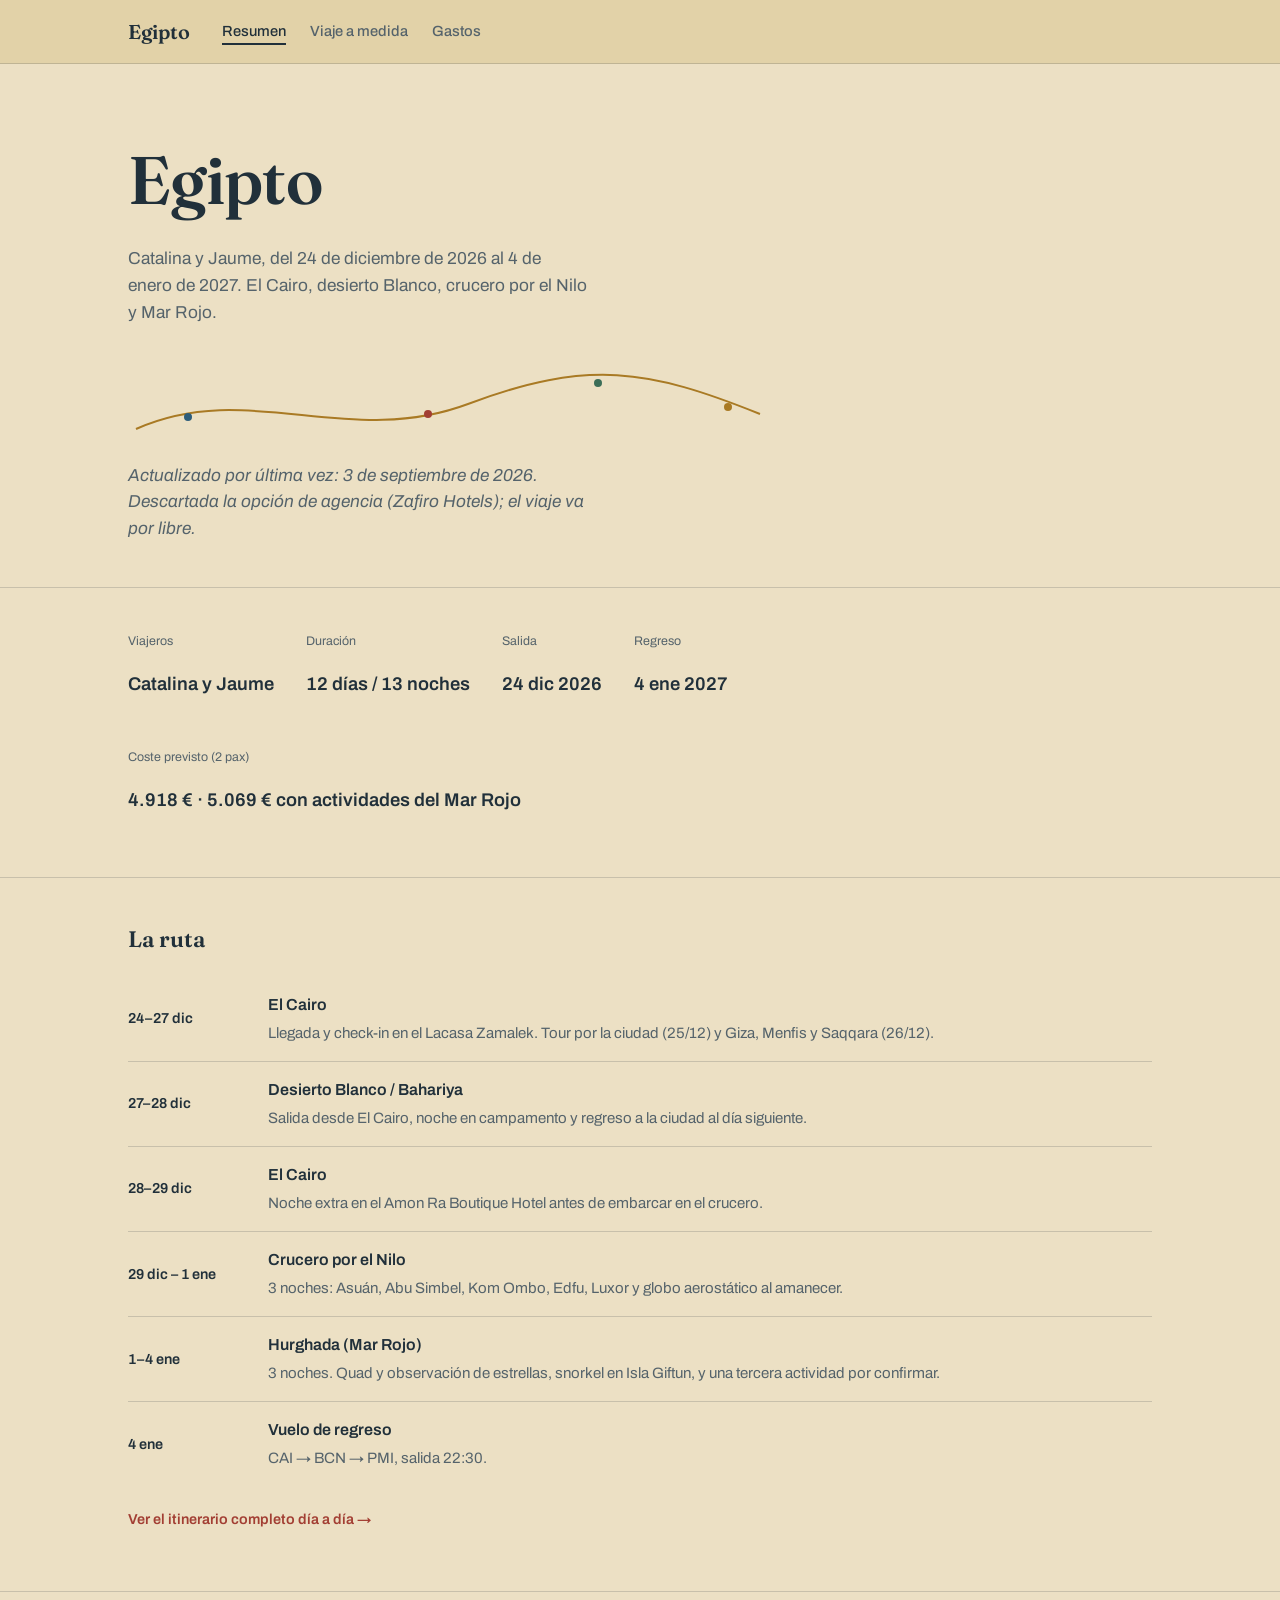
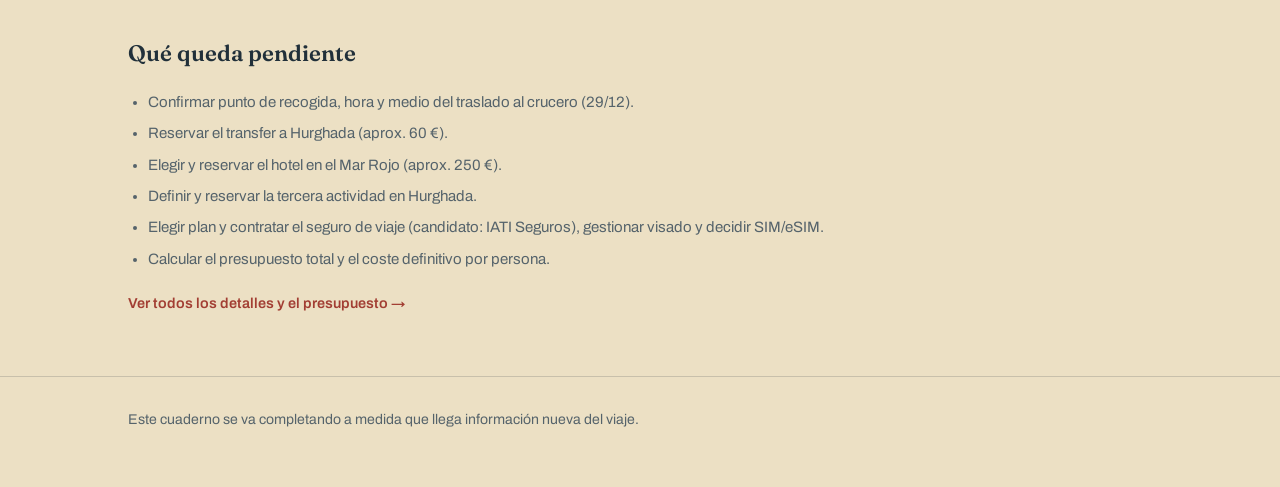
==== commit 2d6220cf: "Corregir fecha del vuelo de regreso al 4 de enero Co-Authored-By: Claude Opus 5.5 <noreply@anthropic" ====
--- a/index.html
+++ b/index.html
@@ -85,11 +85,11 @@
           <div><p class="day-title">Crucero por el Nilo</p><p class="day-body">3 noches: Asuán, Abu Simbel, Kom Ombo, Edfu, Luxor y globo aerostático al amanecer.</p></div>
         </li>
         <li>
-          <p class="day-date">1–5 ene</p>
-          <div><p class="day-title">Hurghada (Mar Rojo)</p><p class="day-body">4 noches. Quad y observación de estrellas, snorkel en Isla Giftun, y una tercera actividad por confirmar.</p></div>
+          <p class="day-date">1–4 ene</p>
+          <div><p class="day-title">Hurghada (Mar Rojo)</p><p class="day-body">3 noches. Quad y observación de estrellas, snorkel en Isla Giftun, y una tercera actividad por confirmar.</p></div>
         </li>
         <li>
-          <p class="day-date">5 ene</p>
+          <p class="day-date">4 ene</p>
           <div><p class="day-title">Vuelo de regreso</p><p class="day-body">CAI → BCN → PMI, salida 22:30.</p></div>
         </li>
       </ul>
--- a/styles.css
+++ b/styles.css
@@ -222,6 +222,12 @@
 
 /* ---------- GASTOS ---------- */
 
+.sync-status {
+  font-size: 0.82rem;
+  color: var(--ink-soft);
+  margin: 0 0 18px;
+}
+
 .gastos-stats {
   display: grid;
   grid-template-columns: repeat(auto-fit, minmax(160px, 1fr));
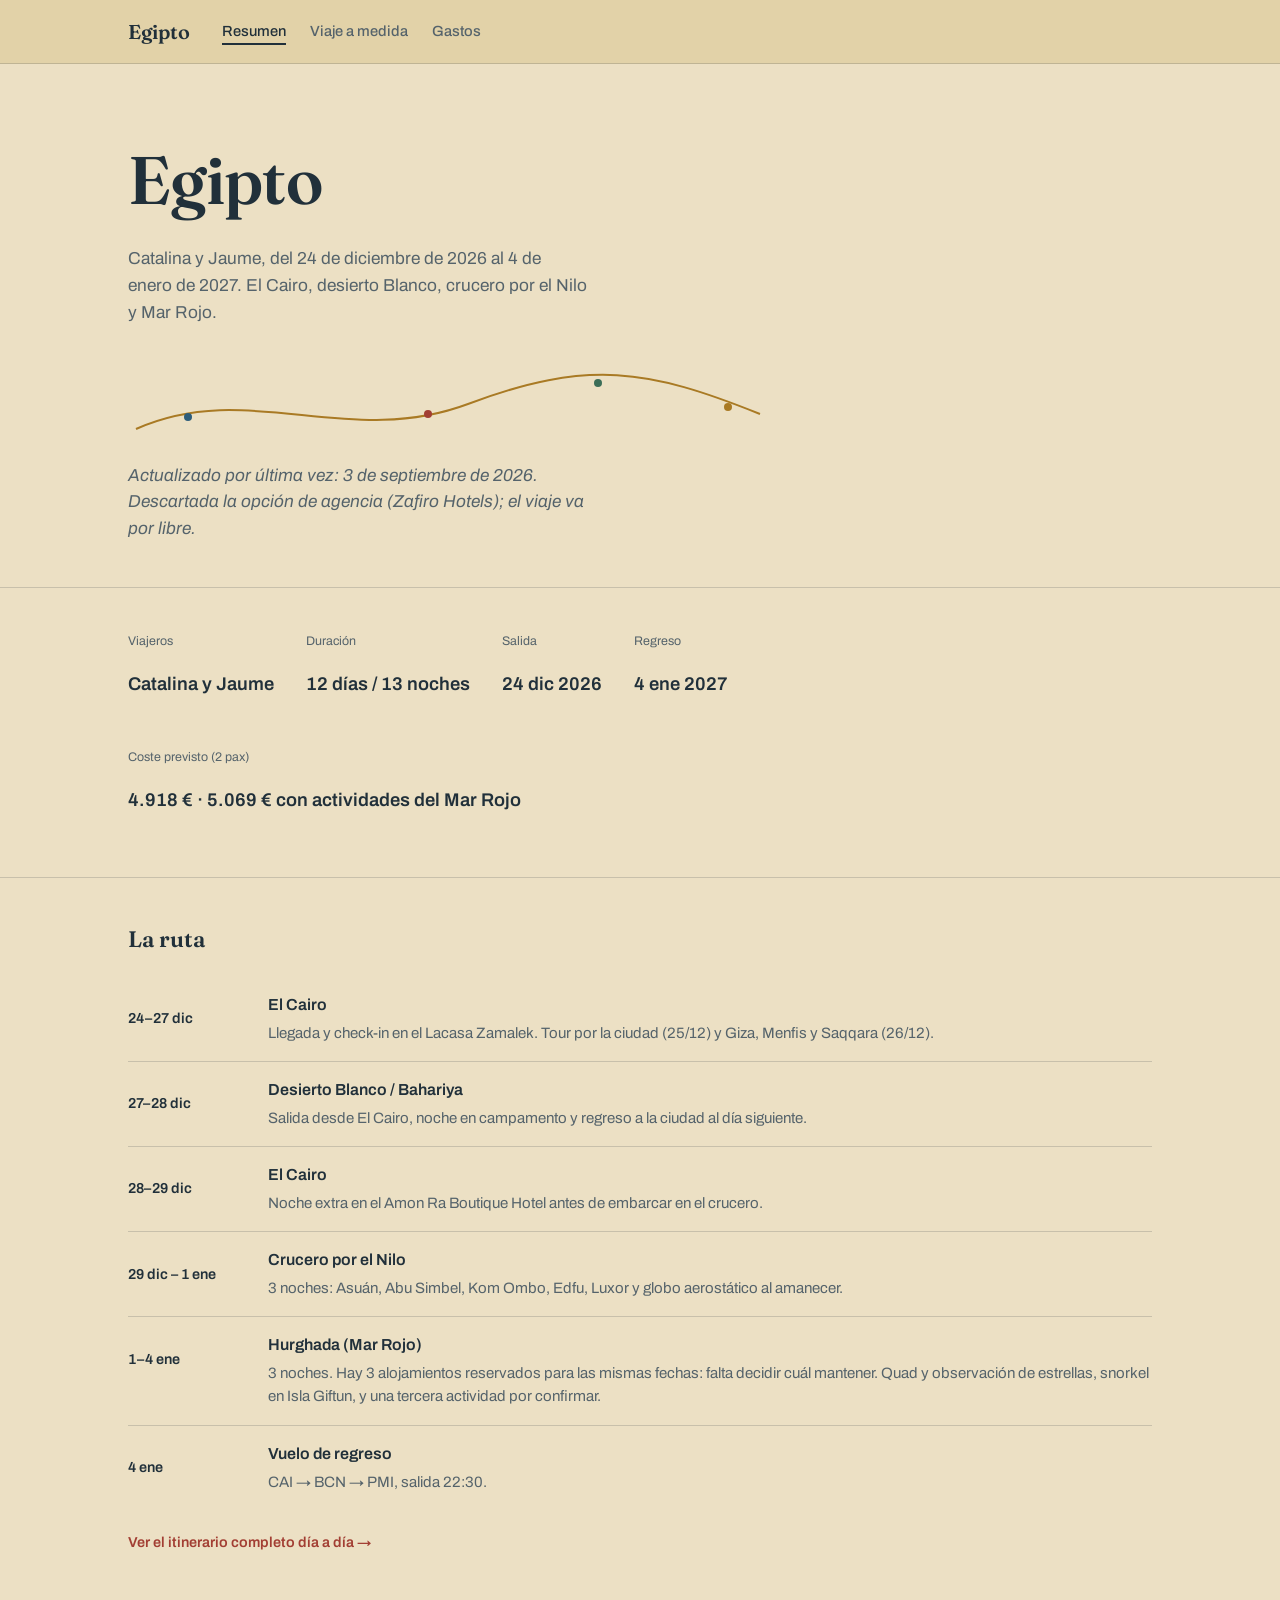
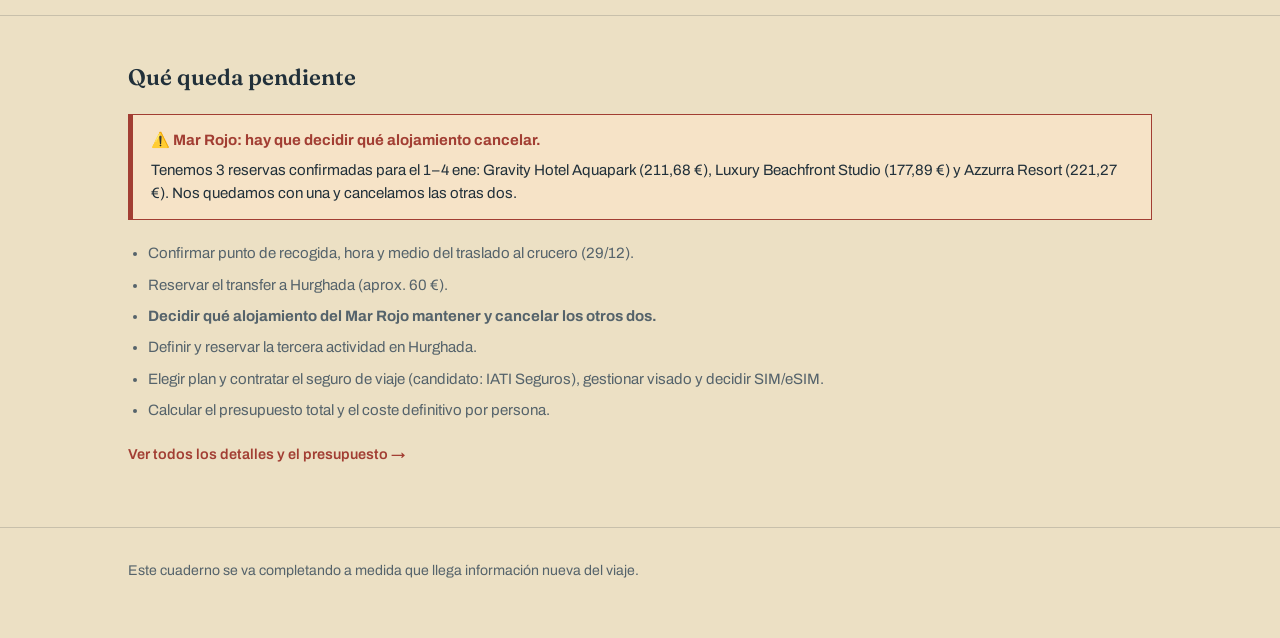
==== commit 29010c35: "Añadir las 3 reservas del Mar Rojo y aviso para decidir cuál cancelar Co-Authored-By: Claude Opus 5." ====
--- a/index.html
+++ b/index.html
@@ -86,7 +86,7 @@
         </li>
         <li>
           <p class="day-date">1–4 ene</p>
-          <div><p class="day-title">Hurghada (Mar Rojo)</p><p class="day-body">3 noches. Quad y observación de estrellas, snorkel en Isla Giftun, y una tercera actividad por confirmar.</p></div>
+          <div><p class="day-title">Hurghada (Mar Rojo)</p><p class="day-body">3 noches. Hay 3 alojamientos reservados para las mismas fechas: falta decidir cuál mantener. Quad y observación de estrellas, snorkel en Isla Giftun, y una tercera actividad por confirmar.</p></div>
         </li>
         <li>
           <p class="day-date">4 ene</p>
@@ -100,10 +100,14 @@
   <section class="detail-section">
     <div class="wrap">
       <h2>Qué queda pendiente</h2>
+      <div class="alert" role="alert">
+        <p><strong>⚠️ Mar Rojo: hay que decidir qué alojamiento cancelar.</strong></p>
+        <p>Tenemos 3 reservas confirmadas para el 1–4 ene: Gravity Hotel Aquapark (211,68 €), Luxury Beachfront Studio (177,89 €) y Azzurra Resort (221,27 €). Nos quedamos con una y cancelamos las otras dos.</p>
+      </div>
       <ul class="notes-list">
         <li>Confirmar punto de recogida, hora y medio del traslado al crucero (29/12).</li>
         <li>Reservar el transfer a Hurghada (aprox. 60 €).</li>
-        <li>Elegir y reservar el hotel en el Mar Rojo (aprox. 250 €).</li>
+        <li><strong>Decidir qué alojamiento del Mar Rojo mantener y cancelar los otros dos.</strong></li>
         <li>Definir y reservar la tercera actividad en Hurghada.</li>
         <li>Elegir plan y contratar el seguro de viaje (candidato: IATI Seguros), gestionar visado y decidir SIM/eSIM.</li>
         <li>Calcular el presupuesto total y el coste definitivo por persona.</li>
--- a/styles.css
+++ b/styles.css
@@ -393,3 +393,17 @@
 
 footer { padding: 32px 0 56px; border-top: 1px solid var(--line); }
 footer p { color: var(--ink-soft); font-size: 0.88rem; margin: 0; }
+
+/* Aviso destacado */
+.alert {
+  background: #f6e3c7;
+  border: 1px solid var(--carnelian);
+  border-left: 5px solid var(--carnelian);
+  color: var(--ink);
+  padding: 14px 18px;
+  margin: 0 0 22px;
+  font-size: 0.94rem;
+}
+.alert strong { color: var(--carnelian); }
+.alert p { margin: 0; }
+.alert p + p { margin-top: 6px; }
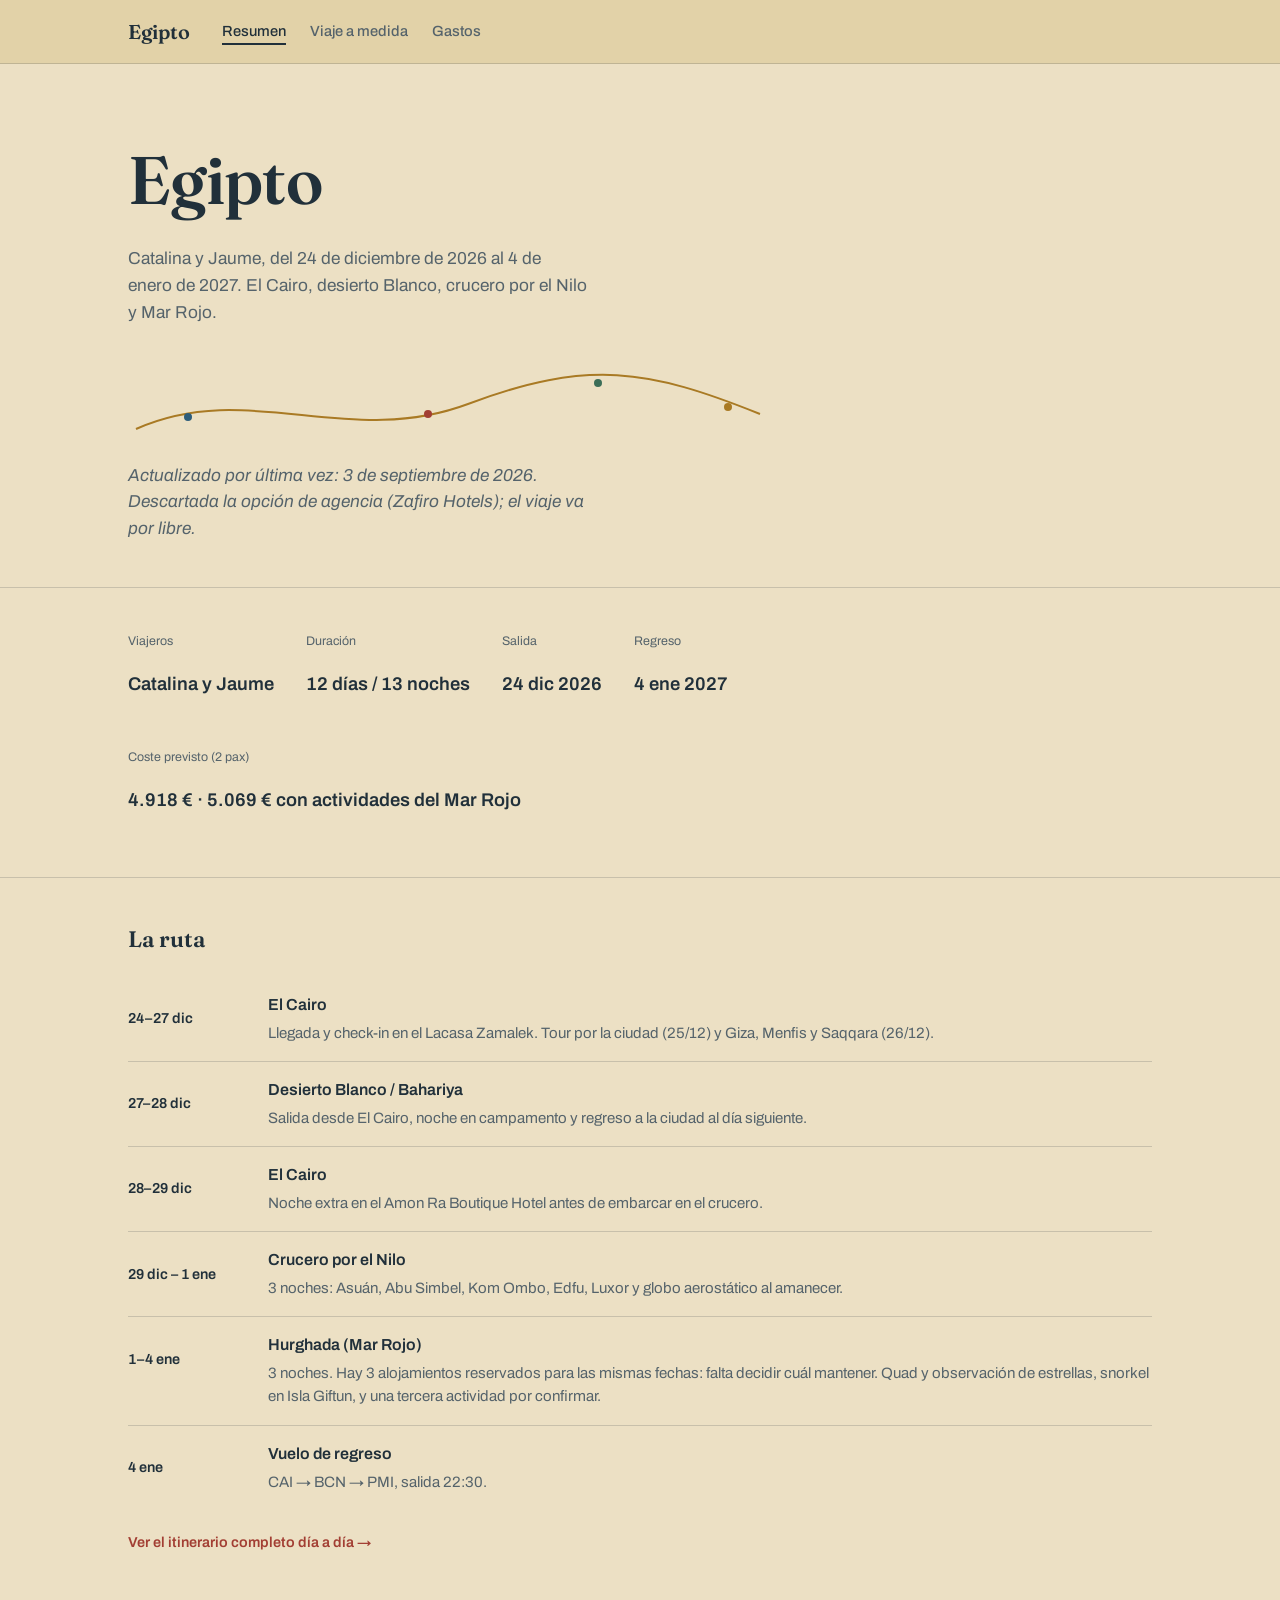
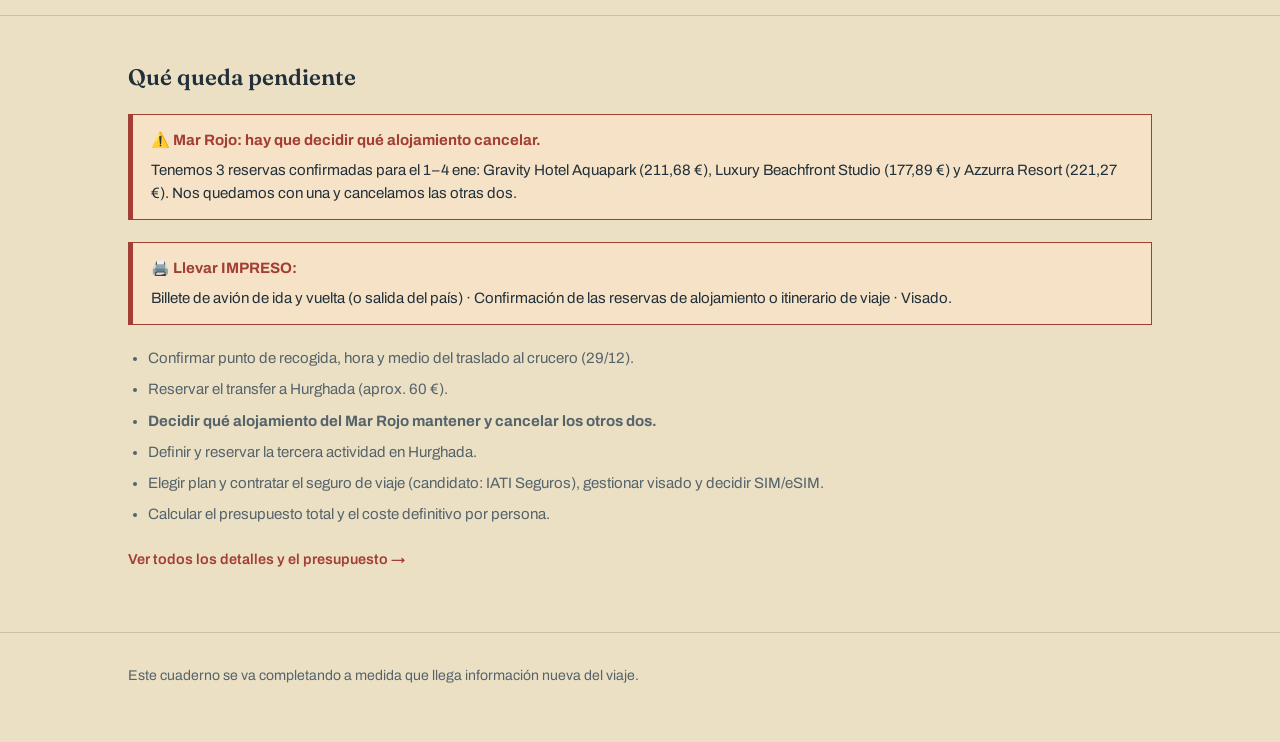
==== commit 2532a1b1: "Añadir documentación para llevar impresa (billetes, reservas, visado) Co-Authored-By: Claude Opus 5." ====
--- a/index.html
+++ b/index.html
@@ -104,6 +104,10 @@
         <p><strong>⚠️ Mar Rojo: hay que decidir qué alojamiento cancelar.</strong></p>
         <p>Tenemos 3 reservas confirmadas para el 1–4 ene: Gravity Hotel Aquapark (211,68 €), Luxury Beachfront Studio (177,89 €) y Azzurra Resort (221,27 €). Nos quedamos con una y cancelamos las otras dos.</p>
       </div>
+      <div class="alert" role="note">
+        <p><strong>🖨️ Llevar IMPRESO:</strong></p>
+        <p>Billete de avión de ida y vuelta (o salida del país) · Confirmación de las reservas de alojamiento o itinerario de viaje · Visado.</p>
+      </div>
       <ul class="notes-list">
         <li>Confirmar punto de recogida, hora y medio del traslado al crucero (29/12).</li>
         <li>Reservar el transfer a Hurghada (aprox. 60 €).</li>
--- a/styles.css
+++ b/styles.css
@@ -407,3 +407,51 @@
 .alert strong { color: var(--carnelian); }
 .alert p { margin: 0; }
 .alert p + p { margin-top: 6px; }
+
+/* Itinerario desplegable del crucero */
+.itinerary { margin-top: 26px; }
+.itinerary > h3 { font-size: 1.1rem; margin-bottom: 4px; }
+.itinerary .hint { margin: 0 0 14px; font-size: 0.85rem; color: var(--ink-soft); }
+.day-details {
+  background: var(--card);
+  border: 1px solid var(--line);
+  margin-bottom: 10px;
+}
+.day-details summary {
+  cursor: pointer;
+  list-style: none;
+  display: flex;
+  align-items: baseline;
+  gap: 12px;
+  padding: 14px 18px;
+}
+.day-details summary::-webkit-details-marker { display: none; }
+.day-details summary::after {
+  content: "+";
+  margin-left: auto;
+  font-weight: 700;
+  color: var(--carnelian);
+}
+.day-details[open] summary::after { content: "−"; }
+.day-details .dd-date {
+  font-size: 0.8rem;
+  font-weight: 700;
+  color: var(--carnelian);
+  white-space: nowrap;
+  min-width: 64px;
+}
+.day-details .dd-title { font-family: 'Fraunces', serif; font-weight: 600; }
+.day-details .dd-sub { display: block; font-size: 0.85rem; color: var(--ink-soft); font-family: 'Archivo', sans-serif; font-weight: 400; }
+.day-details .dd-body { padding: 0 18px 16px; border-top: 1px solid var(--line); }
+.day-details .dd-body ol { margin: 14px 0 0; padding-left: 20px; }
+.day-details .dd-body li { margin-bottom: 8px; font-size: 0.94rem; }
+.day-details .dd-body li span { color: var(--ink-soft); }
+.day-details .key {
+  margin: 14px 0 0;
+  padding: 10px 14px;
+  background: #f6e3c7;
+  border-left: 4px solid var(--ochre);
+  font-size: 0.9rem;
+}
+.day-details .meals { margin: 12px 0 0; font-size: 0.88rem; color: var(--ink-soft); }
+.day-details .meals strong { color: var(--ink); }
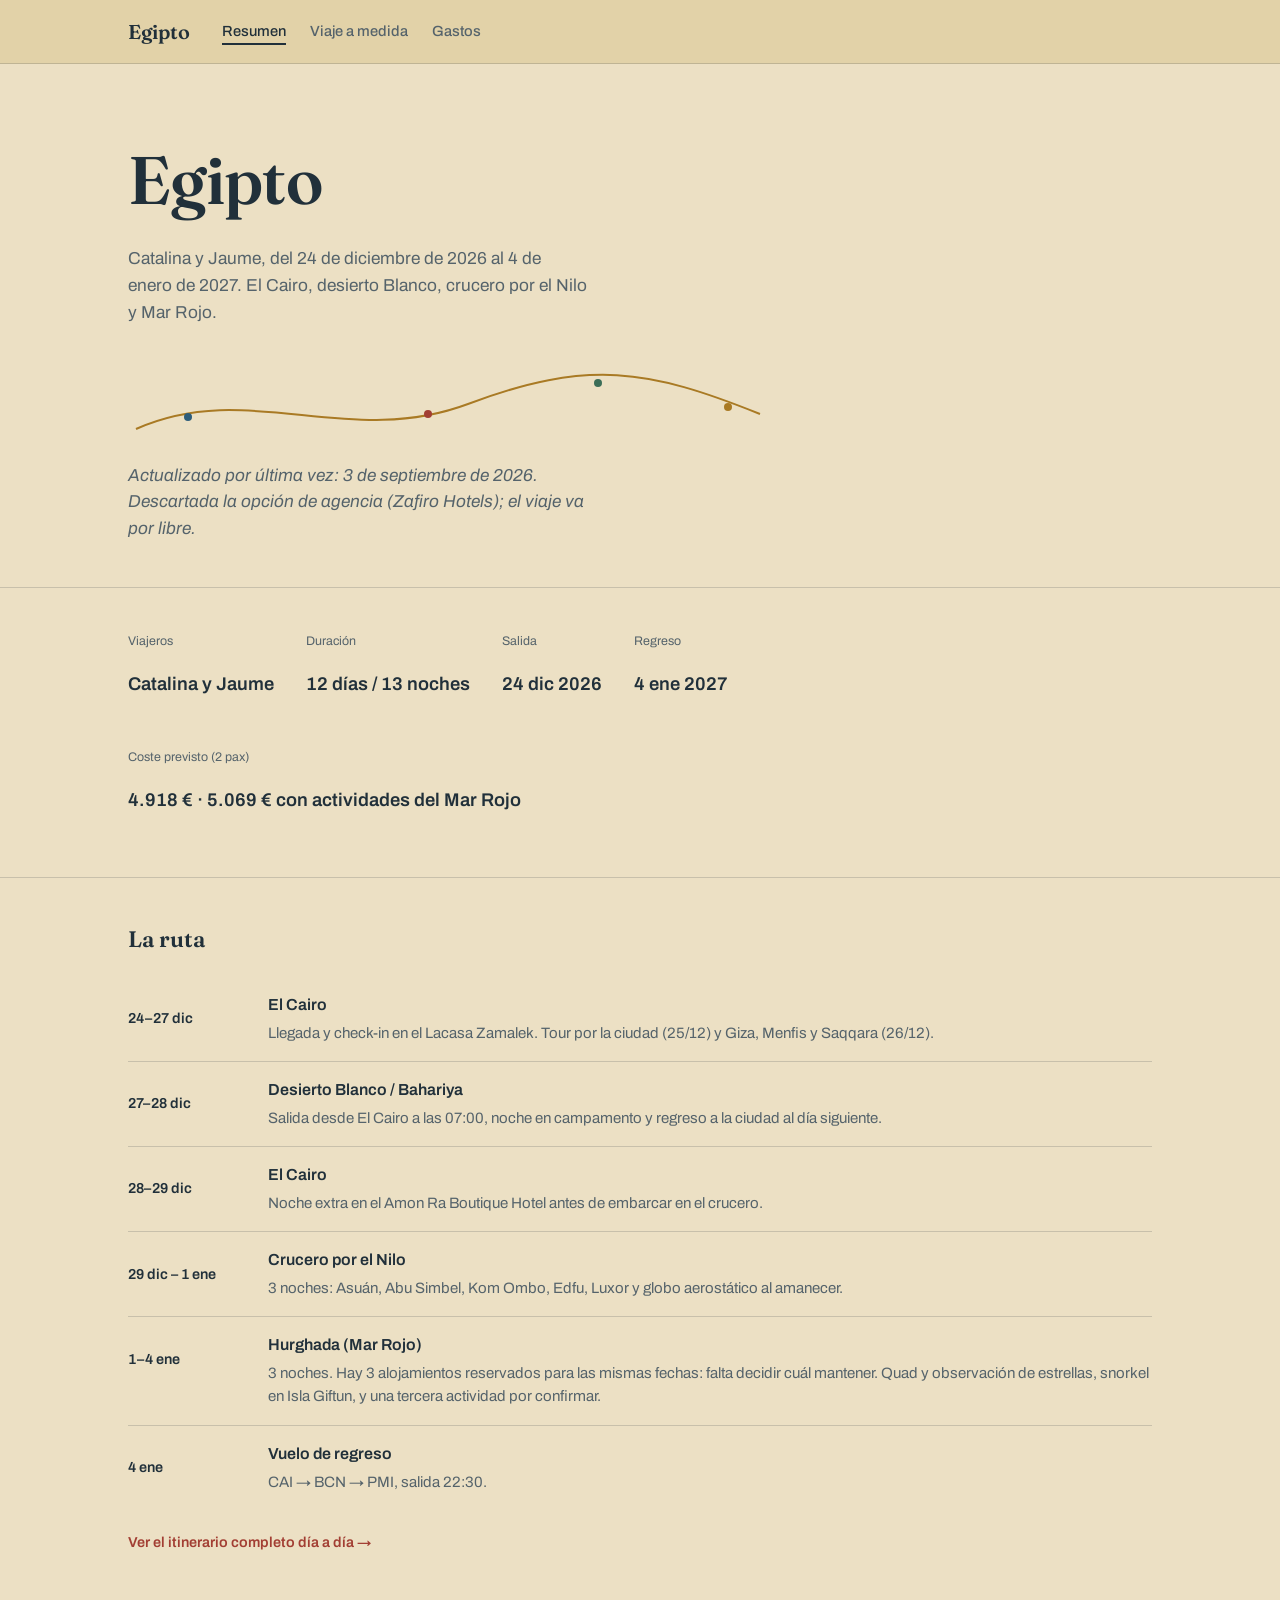
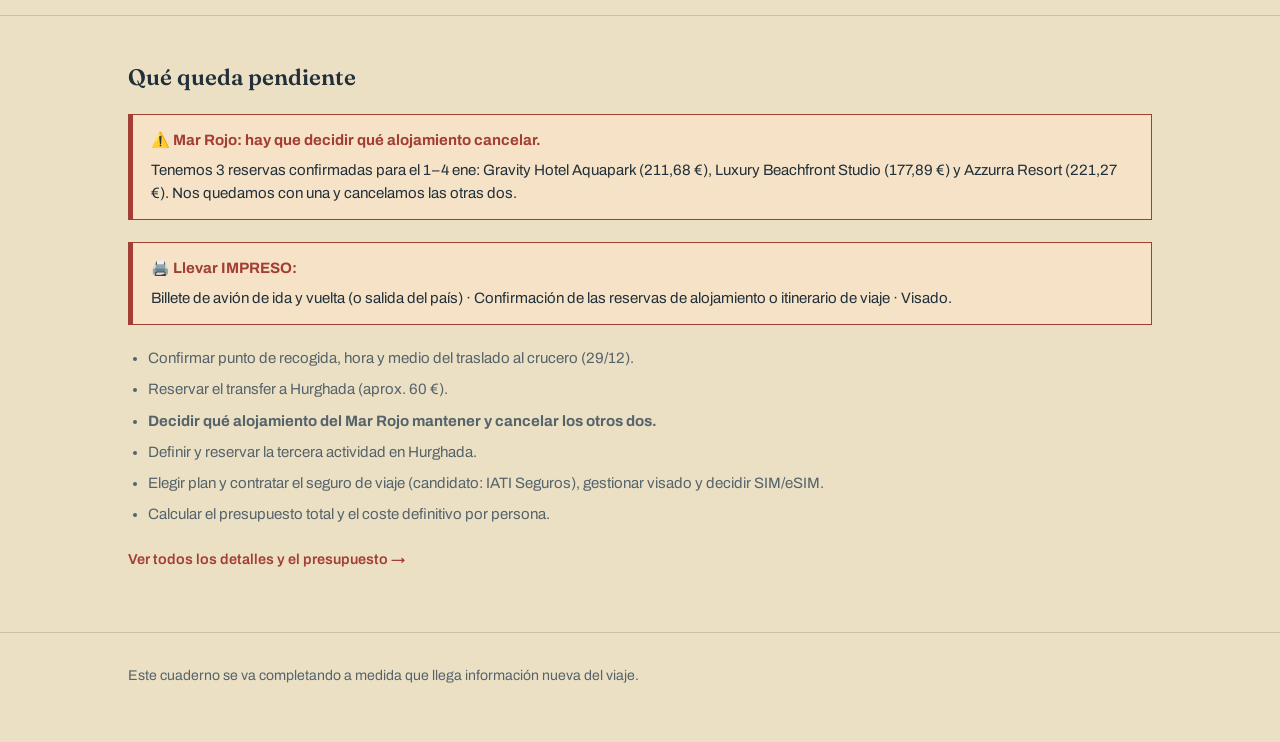
==== commit c130b0e7: "Apuntar la hora de salida al desierto (07:00 del 27/12) Co-Authored-By: Claude Opus 5.5 <noreply@ant" ====
--- a/index.html
+++ b/index.html
@@ -74,7 +74,7 @@
         </li>
         <li>
           <p class="day-date">27–28 dic</p>
-          <div><p class="day-title">Desierto Blanco / Bahariya</p><p class="day-body">Salida desde El Cairo, noche en campamento y regreso a la ciudad al día siguiente.</p></div>
+          <div><p class="day-title">Desierto Blanco / Bahariya</p><p class="day-body">Salida desde El Cairo a las 07:00, noche en campamento y regreso a la ciudad al día siguiente.</p></div>
         </li>
         <li>
           <p class="day-date">28–29 dic</p>
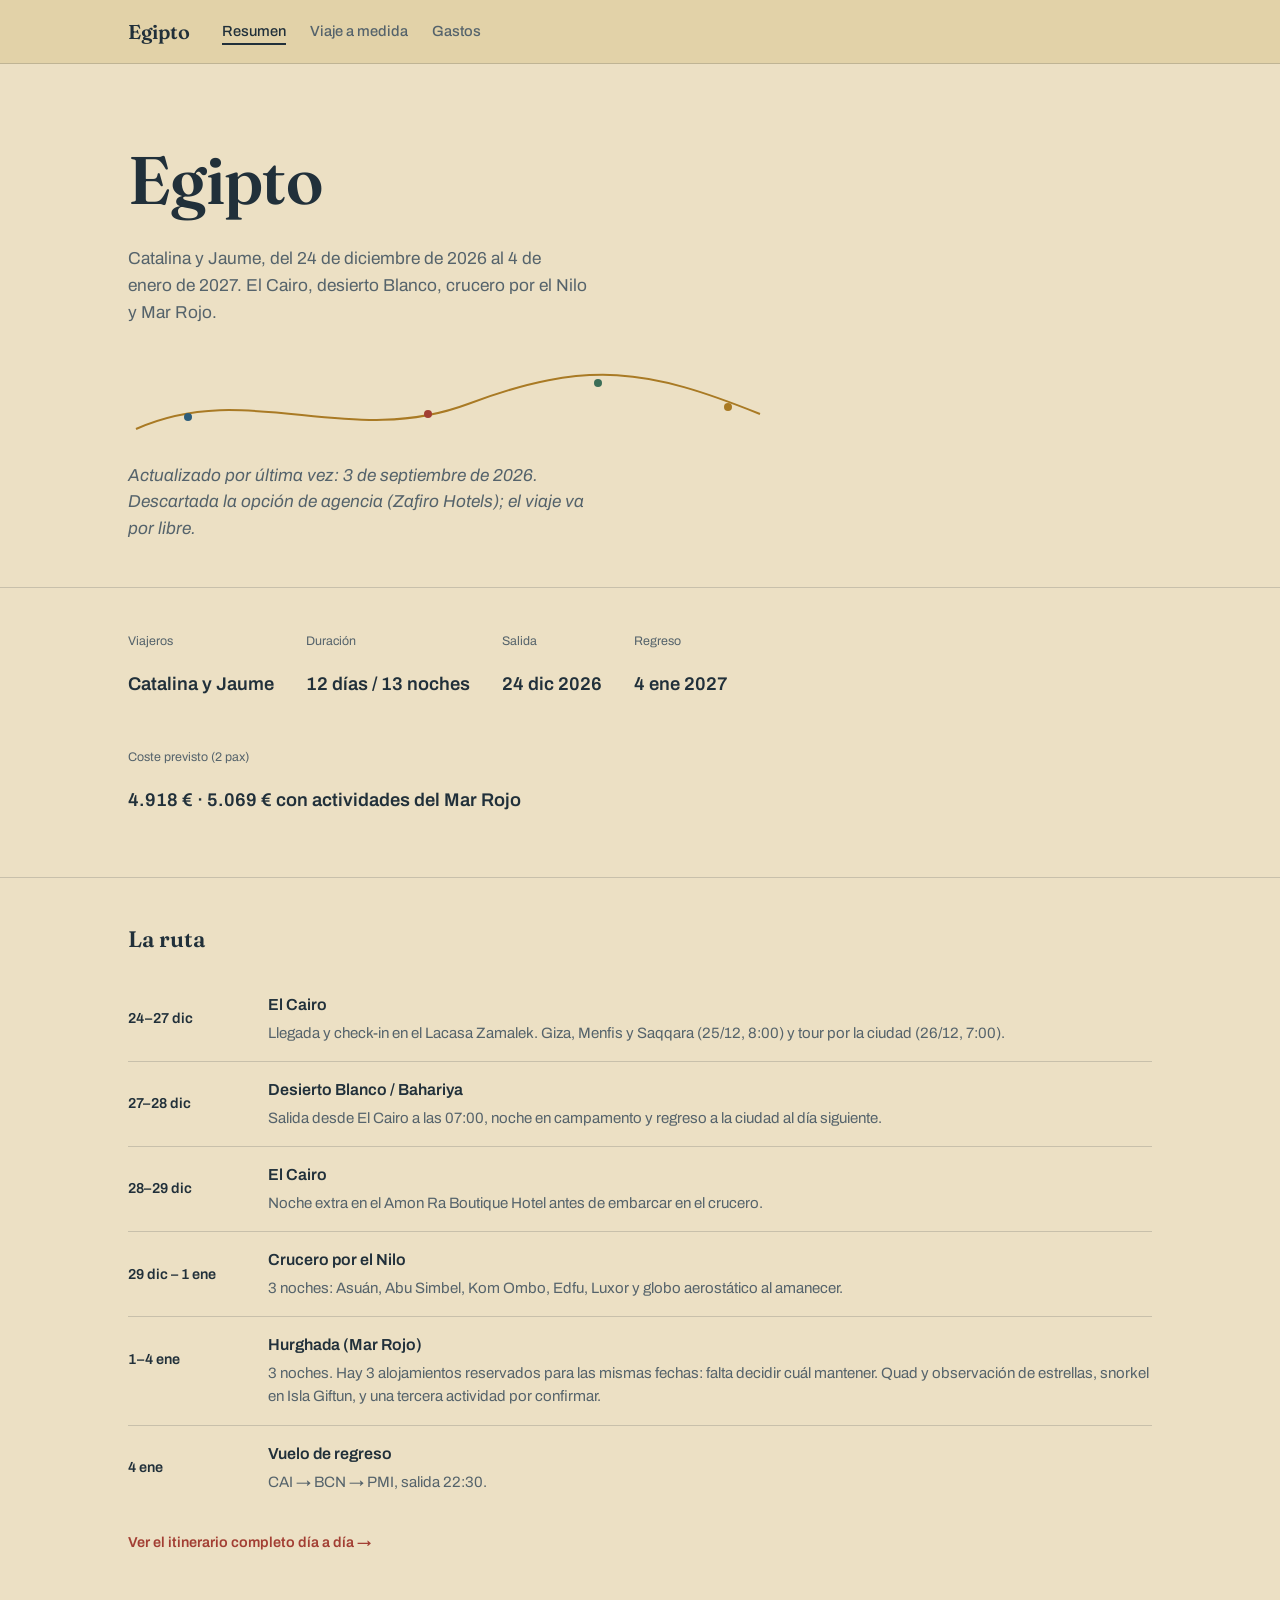
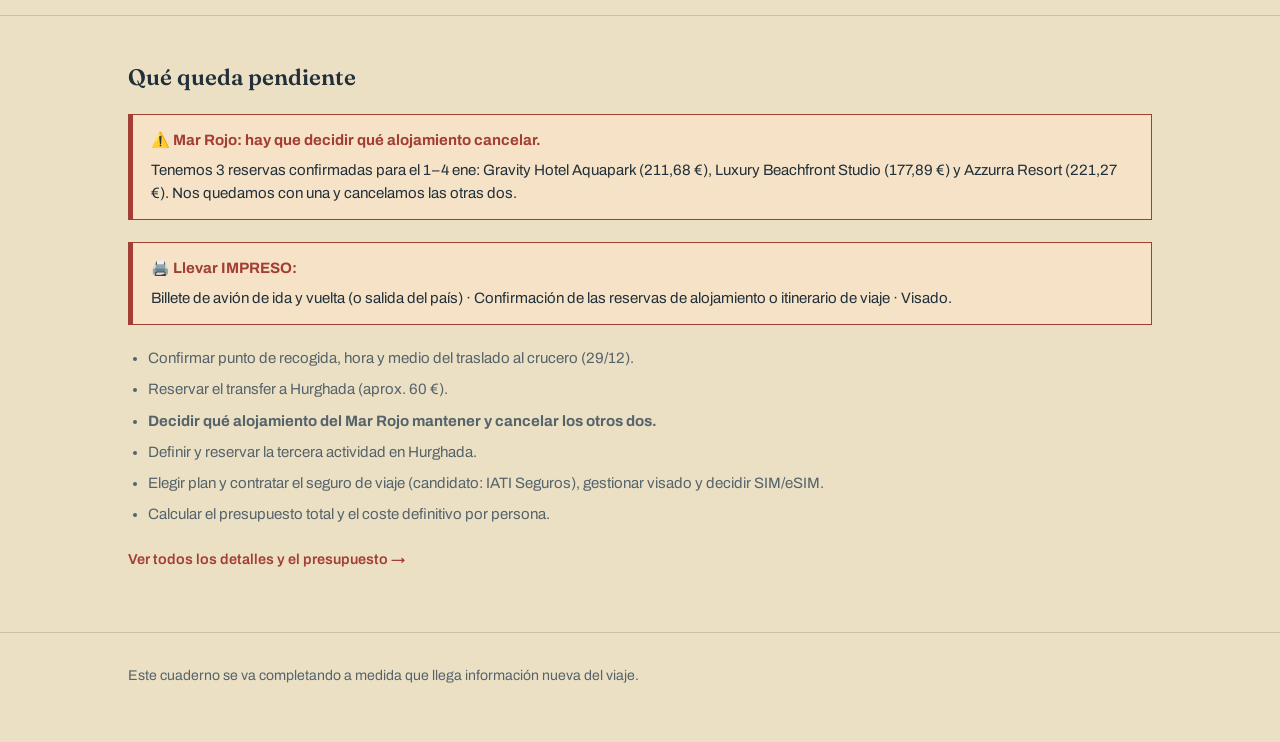
==== commit e1ee2321: "Intercambiar tours de El Cairo: Giza el 25/12 (8:00) y ciudad el 26/12 (7:00) Co-Authored-By: Claude" ====
--- a/index.html
+++ b/index.html
@@ -70,7 +70,7 @@
       <ul class="day-list">
         <li>
           <p class="day-date">24–27 dic</p>
-          <div><p class="day-title">El Cairo</p><p class="day-body">Llegada y check-in en el Lacasa Zamalek. Tour por la ciudad (25/12) y Giza, Menfis y Saqqara (26/12).</p></div>
+          <div><p class="day-title">El Cairo</p><p class="day-body">Llegada y check-in en el Lacasa Zamalek. Giza, Menfis y Saqqara (25/12, 8:00) y tour por la ciudad (26/12, 7:00).</p></div>
         </li>
         <li>
           <p class="day-date">27–28 dic</p>
